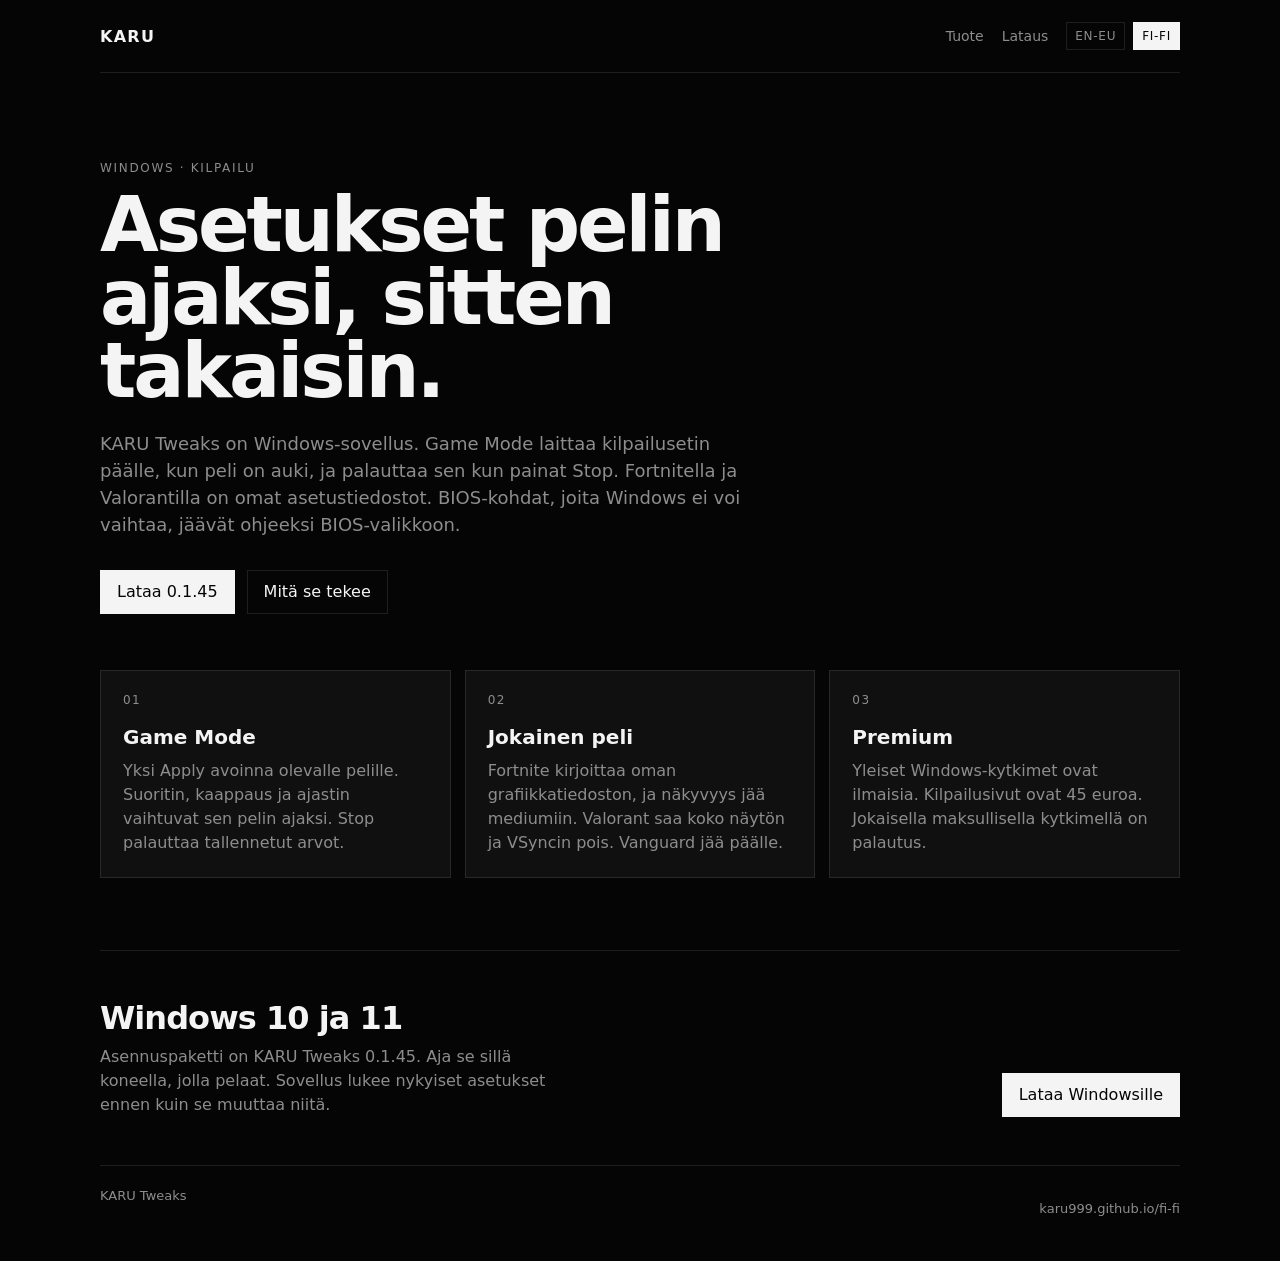
==== fi-fi/index.html @ 7773f689 "Publish the KARU Tweaks site." ====
<!doctype html>
<html lang="fi">
<head>
  <meta charset="utf-8">
  <meta name="viewport" content="width=device-width, initial-scale=1">
  <title>KARU Tweaks</title>
  <meta name="description" content="KARU Tweaks laittaa kilpailuasetukset päälle pelin ajaksi ja palauttaa ne, kun lopetat.">
  <link rel="canonical" href="https://karu999.github.io/fi-fi/">
  <link rel="alternate" hreflang="fi" href="https://karu999.github.io/fi-fi/">
  <link rel="alternate" hreflang="en" href="https://karu999.github.io/en-eu/">
  <link rel="stylesheet" href="../styles.css">
</head>
<body>
  <div class="wrap">
    <header>
      <a class="brand" href="/fi-fi/">KARU</a>
      <nav>
        <a href="#product">Tuote</a>
        <a href="#download">Lataus</a>
        <span class="locales">
          <a href="/en-eu/">EN-EU</a>
          <a href="/fi-fi/" aria-current="page">FI-FI</a>
        </span>
      </nav>
    </header>

    <section class="hero">
      <p class="kicker">Windows · kilpailu</p>
      <h1>Asetukset pelin ajaksi, sitten takaisin.</h1>
      <p class="lead">KARU Tweaks on Windows-sovellus. Game Mode laittaa kilpailusetin päälle, kun peli on auki, ja palauttaa sen kun painat Stop. Fortnitella ja Valorantilla on omat asetustiedostot. BIOS-kohdat, joita Windows ei voi vaihtaa, jäävät ohjeeksi BIOS-valikkoon.</p>
      <div class="actions">
        <a class="btn primary" href="https://github.com/Karu999/karu-tweaks/releases/download/v0.1.45/KARU-Tweaks-Setup.exe">Lataa 0.1.45</a>
        <a class="btn" href="#product">Mitä se tekee</a>
      </div>
    </section>

    <section class="grid" id="product">
      <article>
        <span>01</span>
        <h2>Game Mode</h2>
        <p>Yksi Apply avoinna olevalle pelille. Suoritin, kaappaus ja ajastin vaihtuvat sen pelin ajaksi. Stop palauttaa tallennetut arvot.</p>
      </article>
      <article>
        <span>02</span>
        <h2>Jokainen peli</h2>
        <p>Fortnite kirjoittaa oman grafiikkatiedoston, ja näkyvyys jää mediumiin. Valorant saa koko näytön ja VSyncin pois. Vanguard jää päälle.</p>
      </article>
      <article>
        <span>03</span>
        <h2>Premium</h2>
        <p>Yleiset Windows-kytkimet ovat ilmaisia. Kilpailusivut ovat 45 euroa. Jokaisella maksullisella kytkimellä on palautus.</p>
      </article>
    </section>

    <section class="band" id="download">
      <div>
        <h2>Windows 10 ja 11</h2>
        <p>Asennuspaketti on KARU Tweaks 0.1.45. Aja se sillä koneella, jolla pelaat. Sovellus lukee nykyiset asetukset ennen kuin se muuttaa niitä.</p>
      </div>
      <a class="btn primary" href="https://github.com/Karu999/karu-tweaks/releases/download/v0.1.45/KARU-Tweaks-Setup.exe">Lataa Windowsille</a>
    </section>

    <footer>
      <span>KARU Tweaks</span>
      <p>karu999.github.io/fi-fi</p>
    </footer>
  </div>
</body>
</html>
---- styles.css ----
:root {
  --bg: #050505;
  --panel: #101010;
  --ink: #f4f4f4;
  --mute: #8d8d8d;
  --line: rgba(255, 255, 255, 0.1);
  --sans: "Segoe UI Variable Display", "Segoe UI Variable", "Segoe UI", system-ui, sans-serif;
}

* { box-sizing: border-box; }

html, body {
  margin: 0;
  background: var(--bg);
  color: var(--ink);
  font-family: var(--sans);
}

body {
  min-height: 100vh;
}

a { color: inherit; }

.wrap {
  width: min(1080px, calc(100% - 40px));
  margin: 0 auto;
}

header {
  display: flex;
  align-items: center;
  justify-content: space-between;
  gap: 24px;
  padding: 22px 0;
  border-bottom: 1px solid var(--line);
}

.brand {
  font-weight: 650;
  letter-spacing: 0.08em;
  text-decoration: none;
}

nav {
  display: flex;
  align-items: center;
  gap: 18px;
  color: var(--mute);
  font-size: 14px;
}

nav a { text-decoration: none; }
nav a:hover { color: var(--ink); }

.locales {
  display: flex;
  gap: 8px;
}

.locales a {
  border: 1px solid var(--line);
  padding: 6px 8px;
  text-decoration: none;
  font-size: 12px;
  letter-spacing: 0.06em;
}

.locales a[aria-current="page"] {
  color: #050505;
  background: #f4f4f4;
}

.hero {
  padding: 88px 0 56px;
}

.hero p.kicker {
  margin: 0 0 14px;
  color: var(--mute);
  letter-spacing: 0.14em;
  text-transform: uppercase;
  font-size: 12px;
}

h1 {
  margin: 0;
  max-width: 14ch;
  font-size: clamp(42px, 7vw, 76px);
  line-height: 0.96;
  font-weight: 640;
  letter-spacing: -0.04em;
}

.lead {
  max-width: 58ch;
  margin: 22px 0 0;
  color: var(--mute);
  font-size: 18px;
  line-height: 1.5;
}

.actions {
  display: flex;
  gap: 12px;
  margin-top: 32px;
  flex-wrap: wrap;
}

.btn {
  display: inline-flex;
  align-items: center;
  min-height: 44px;
  padding: 0 16px;
  text-decoration: none;
  border: 1px solid var(--line);
}

.btn.primary {
  background: #f4f4f4;
  color: #050505;
  border-color: #f4f4f4;
}

.grid {
  display: grid;
  grid-template-columns: repeat(3, 1fr);
  gap: 14px;
  padding-bottom: 72px;
}

article {
  border: 1px solid var(--line);
  background: var(--panel);
  padding: 22px;
  min-height: 180px;
}

article span {
  display: block;
  margin-bottom: 18px;
  color: var(--mute);
  font-size: 12px;
  letter-spacing: 0.12em;
}

article h2 {
  margin: 0 0 10px;
  font-size: 20px;
  font-weight: 620;
}

article p {
  margin: 0;
  color: var(--mute);
  line-height: 1.5;
}

.band {
  border-top: 1px solid var(--line);
  padding: 48px 0;
  display: flex;
  justify-content: space-between;
  gap: 32px;
  align-items: end;
}

.band h2 {
  margin: 0 0 8px;
  font-size: 32px;
  letter-spacing: -0.03em;
}

.band p { margin: 0; color: var(--mute); max-width: 46ch; line-height: 1.5; }

footer {
  border-top: 1px solid var(--line);
  padding: 22px 0 32px;
  color: var(--mute);
  display: flex;
  justify-content: space-between;
  gap: 16px;
  font-size: 13px;
}

@media (max-width: 800px) {
  .grid, .band, footer, header { display: block; }
  nav { margin-top: 16px; flex-wrap: wrap; }
  article { margin-bottom: 14px; }
  .band .btn { margin-top: 18px; }
  footer p { margin: 8px 0 0; }
}
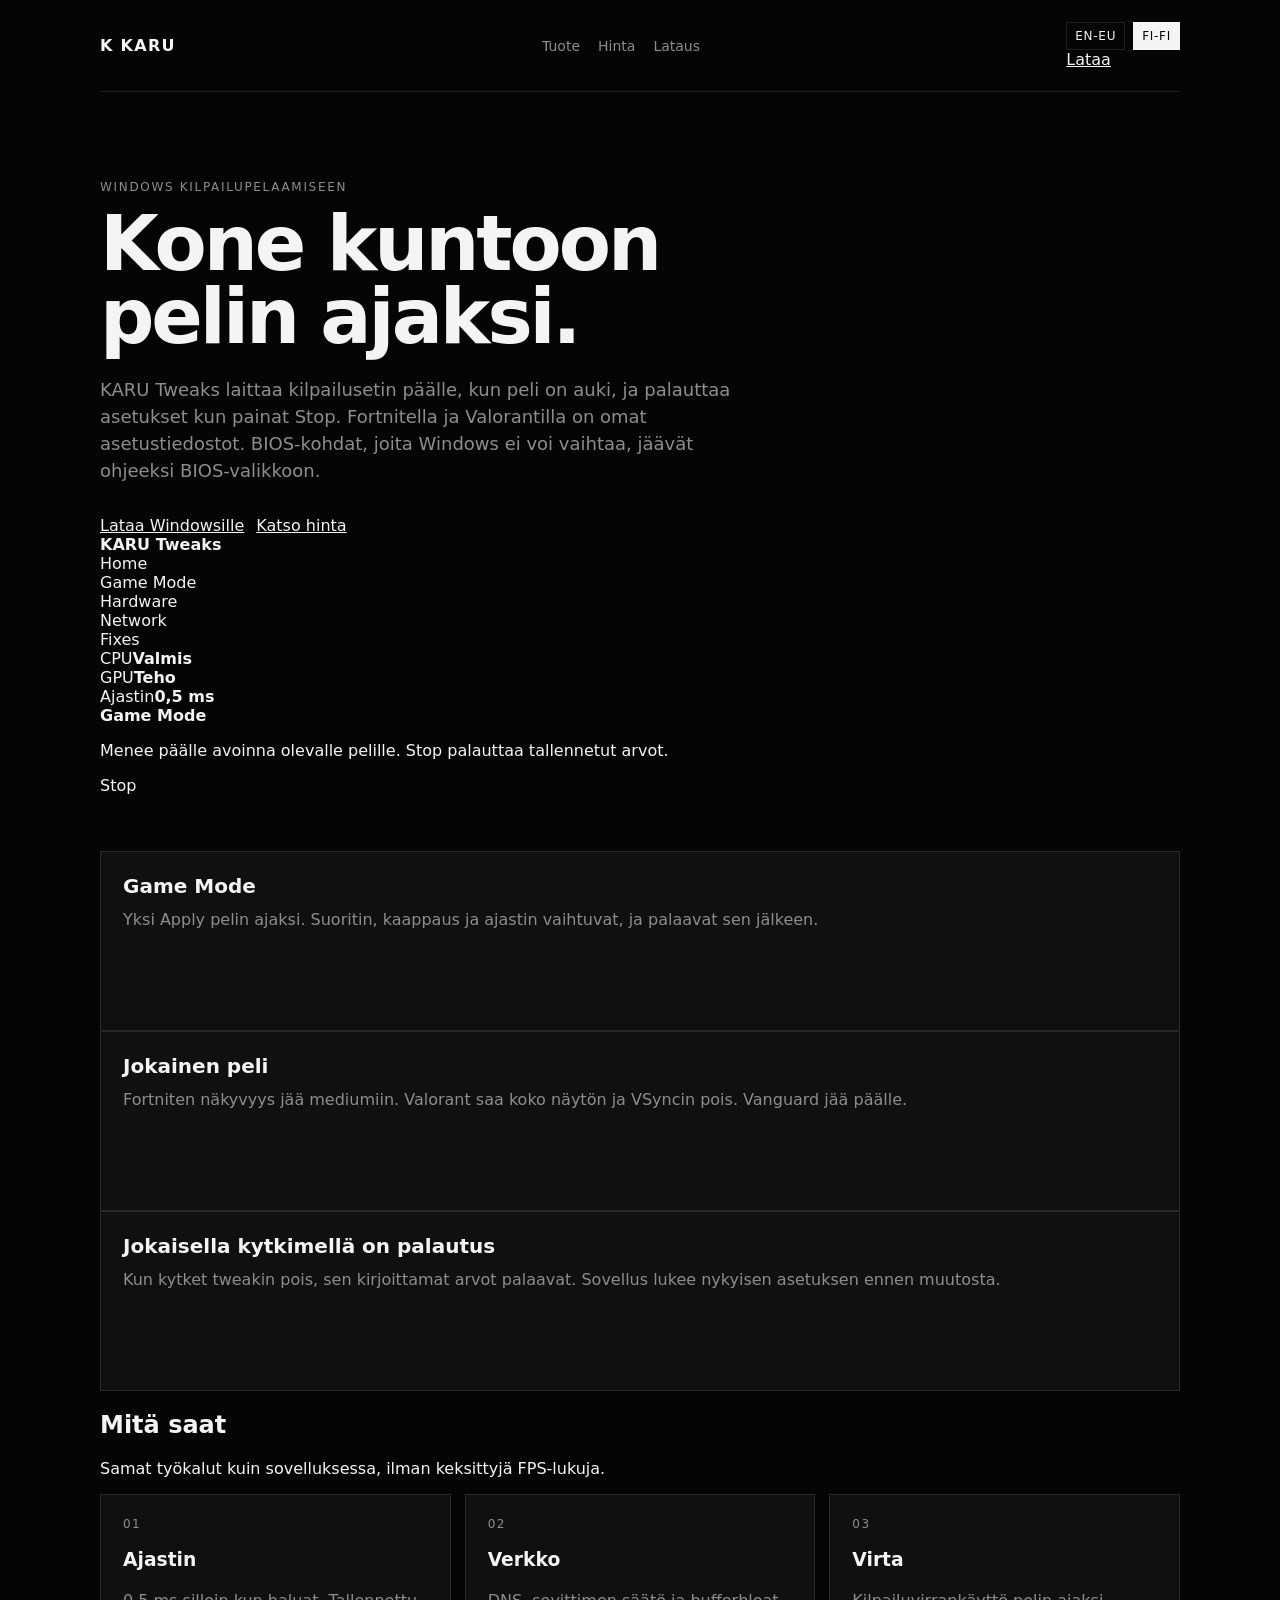
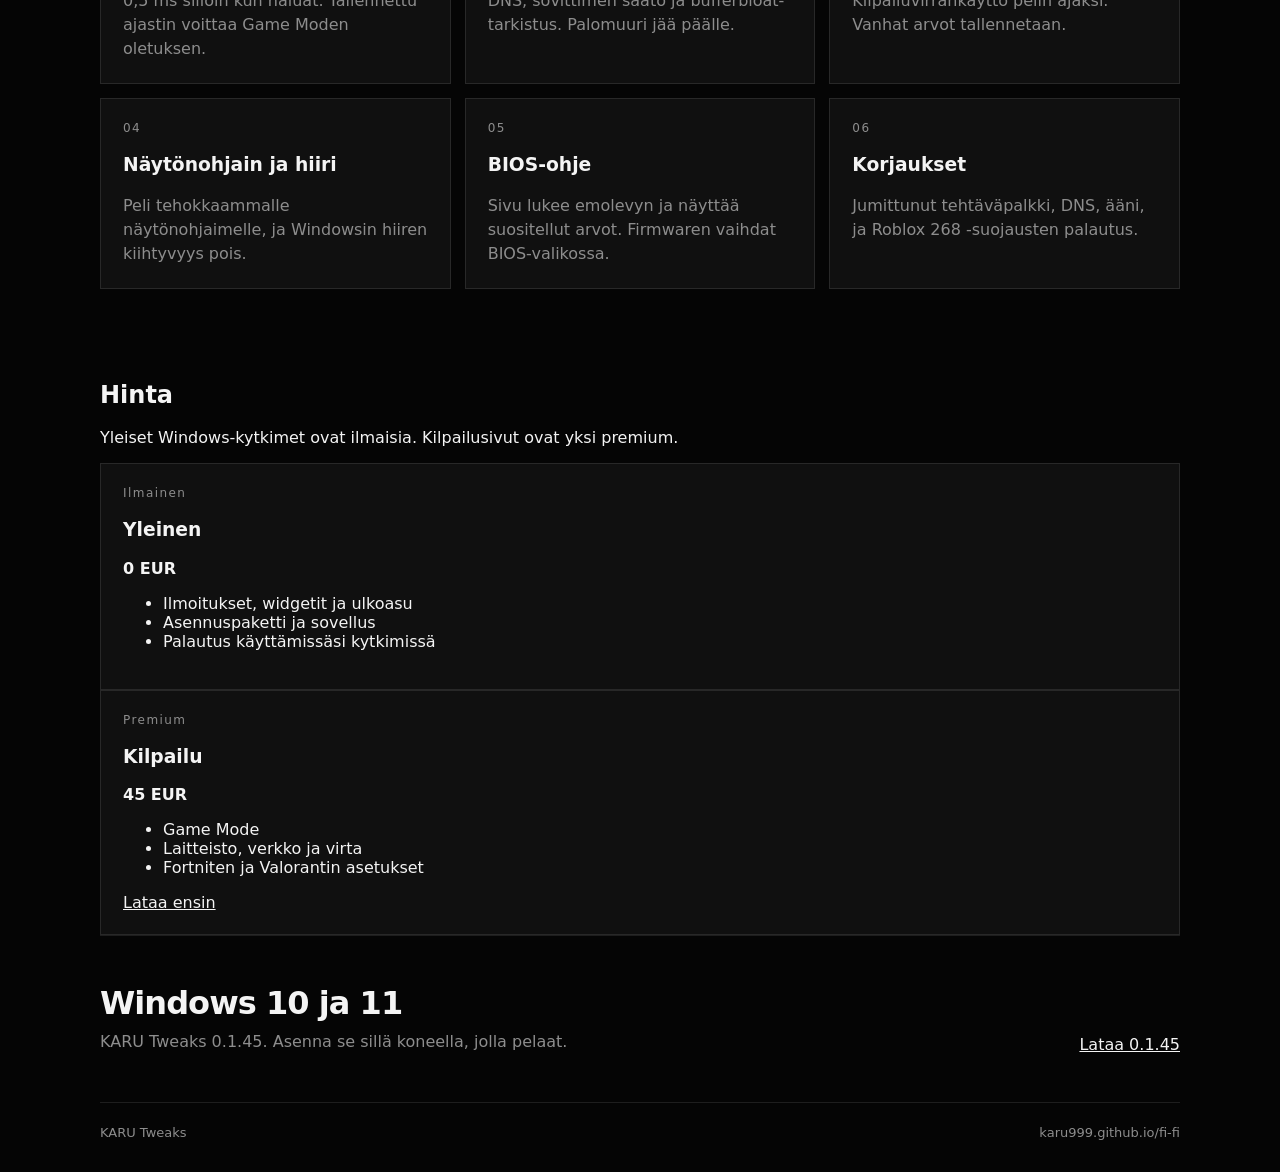
==== commit 78c35542: "Refresh the site layout." ====
--- a/fi-fi/index.html
+++ b/fi-fi/index.html
@@ -4,65 +4,138 @@
   <meta charset="utf-8">
   <meta name="viewport" content="width=device-width, initial-scale=1">
   <title>KARU Tweaks</title>
-  <meta name="description" content="KARU Tweaks laittaa kilpailuasetukset päälle pelin ajaksi ja palauttaa ne, kun lopetat.">
+  <meta name="description" content="KARU Tweaks laittaa Windowsin kilpailukuntoon pelin ajaksi ja palauttaa asetukset, kun lopetat.">
   <link rel="canonical" href="https://karu999.github.io/fi-fi/">
   <link rel="alternate" hreflang="fi" href="https://karu999.github.io/fi-fi/">
   <link rel="alternate" hreflang="en" href="https://karu999.github.io/en-eu/">
+  <link rel="preconnect" href="https://fonts.googleapis.com">
+  <link rel="preconnect" href="https://fonts.gstatic.com" crossorigin>
+  <link href="https://fonts.googleapis.com/css2?family=Inter:wght@400;500;600;700&display=swap" rel="stylesheet">
   <link rel="stylesheet" href="../styles.css">
 </head>
 <body>
   <div class="wrap">
-    <header>
-      <a class="brand" href="/fi-fi/">KARU</a>
-      <nav>
+    <header class="nav">
+      <a class="brand" href="./"><span class="mark">K</span> KARU</a>
+      <nav class="links">
         <a href="#product">Tuote</a>
+        <a href="#pricing">Hinta</a>
         <a href="#download">Lataus</a>
+      </nav>
+      <div class="nav-right">
         <span class="locales">
-          <a href="/en-eu/">EN-EU</a>
-          <a href="/fi-fi/" aria-current="page">FI-FI</a>
+          <a href="../en-eu/">EN-EU</a>
+          <a href="./" aria-current="page">FI-FI</a>
         </span>
-      </nav>
+        <a class="solid" href="https://github.com/Karu999/karu-tweaks/releases/download/v0.1.45/KARU-Tweaks-Setup.exe">Lataa</a>
+      </div>
     </header>
 
     <section class="hero">
-      <p class="kicker">Windows · kilpailu</p>
-      <h1>Asetukset pelin ajaksi, sitten takaisin.</h1>
-      <p class="lead">KARU Tweaks on Windows-sovellus. Game Mode laittaa kilpailusetin päälle, kun peli on auki, ja palauttaa sen kun painat Stop. Fortnitella ja Valorantilla on omat asetustiedostot. BIOS-kohdat, joita Windows ei voi vaihtaa, jäävät ohjeeksi BIOS-valikkoon.</p>
+      <p class="kicker">Windows kilpailupelaamiseen</p>
+      <h1>Kone kuntoon pelin ajaksi.</h1>
+      <p class="lead">KARU Tweaks laittaa kilpailusetin päälle, kun peli on auki, ja palauttaa asetukset kun painat Stop. Fortnitella ja Valorantilla on omat asetustiedostot. BIOS-kohdat, joita Windows ei voi vaihtaa, jäävät ohjeeksi BIOS-valikkoon.</p>
       <div class="actions">
-        <a class="btn primary" href="https://github.com/Karu999/karu-tweaks/releases/download/v0.1.45/KARU-Tweaks-Setup.exe">Lataa 0.1.45</a>
-        <a class="btn" href="#product">Mitä se tekee</a>
+        <a class="solid lg" href="https://github.com/Karu999/karu-tweaks/releases/download/v0.1.45/KARU-Tweaks-Setup.exe">Lataa Windowsille</a>
+        <a class="ghost lg" href="#pricing">Katso hinta</a>
+      </div>
+      <div class="stage">
+        <div class="window">
+          <div class="winbar"><i class="dot"></i><i class="dot"></i><i class="dot"></i><strong>KARU Tweaks</strong></div>
+          <div class="win">
+            <aside class="side">
+              <div class="on">Home</div>
+              <div>Game Mode</div>
+              <div>Hardware</div>
+              <div>Network</div>
+              <div>Fixes</div>
+            </aside>
+            <div class="panel">
+              <div class="meters">
+                <div class="meter"><span>CPU</span><b>Valmis</b></div>
+                <div class="meter"><span>GPU</span><b>Teho</b></div>
+                <div class="meter"><span>Ajastin</span><b>0,5 ms</b></div>
+              </div>
+              <div class="mode">
+                <div>
+                  <strong>Game Mode</strong>
+                  <p>Menee päälle avoinna olevalle pelille. Stop palauttaa tallennetut arvot.</p>
+                </div>
+                <span class="pill">Stop</span>
+              </div>
+            </div>
+          </div>
+        </div>
       </div>
     </section>
 
-    <section class="grid" id="product">
+    <section class="facts" id="product">
       <article>
-        <span>01</span>
         <h2>Game Mode</h2>
-        <p>Yksi Apply avoinna olevalle pelille. Suoritin, kaappaus ja ajastin vaihtuvat sen pelin ajaksi. Stop palauttaa tallennetut arvot.</p>
+        <p>Yksi Apply pelin ajaksi. Suoritin, kaappaus ja ajastin vaihtuvat, ja palaavat sen jälkeen.</p>
       </article>
       <article>
-        <span>02</span>
         <h2>Jokainen peli</h2>
-        <p>Fortnite kirjoittaa oman grafiikkatiedoston, ja näkyvyys jää mediumiin. Valorant saa koko näytön ja VSyncin pois. Vanguard jää päälle.</p>
+        <p>Fortniten näkyvyys jää mediumiin. Valorant saa koko näytön ja VSyncin pois. Vanguard jää päälle.</p>
       </article>
       <article>
-        <span>03</span>
-        <h2>Premium</h2>
-        <p>Yleiset Windows-kytkimet ovat ilmaisia. Kilpailusivut ovat 45 euroa. Jokaisella maksullisella kytkimellä on palautus.</p>
+        <h2>Jokaisella kytkimellä on palautus</h2>
+        <p>Kun kytket tweakin pois, sen kirjoittamat arvot palaavat. Sovellus lukee nykyisen asetuksen ennen muutosta.</p>
       </article>
+    </section>
+
+    <section class="section">
+      <h2>Mitä saat</h2>
+      <p>Samat työkalut kuin sovelluksessa, ilman keksittyjä FPS-lukuja.</p>
+      <div class="grid">
+        <article class="card"><span>01</span><h3>Ajastin</h3><p>0,5 ms silloin kun haluat. Tallennettu ajastin voittaa Game Moden oletuksen.</p></article>
+        <article class="card"><span>02</span><h3>Verkko</h3><p>DNS, sovittimen säätö ja bufferbloat-tarkistus. Palomuuri jää päälle.</p></article>
+        <article class="card"><span>03</span><h3>Virta</h3><p>Kilpailuvirrankäyttö pelin ajaksi. Vanhat arvot tallennetaan.</p></article>
+        <article class="card"><span>04</span><h3>Näytönohjain ja hiiri</h3><p>Peli tehokkaammalle näytönohjaimelle, ja Windowsin hiiren kiihtyvyys pois.</p></article>
+        <article class="card"><span>05</span><h3>BIOS-ohje</h3><p>Sivu lukee emolevyn ja näyttää suositellut arvot. Firmwaren vaihdat BIOS-valikossa.</p></article>
+        <article class="card"><span>06</span><h3>Korjaukset</h3><p>Jumittunut tehtäväpalkki, DNS, ääni, ja Roblox 268 -suojausten palautus.</p></article>
+      </div>
+    </section>
+
+    <section class="section" id="pricing">
+      <h2>Hinta</h2>
+      <p>Yleiset Windows-kytkimet ovat ilmaisia. Kilpailusivut ovat yksi premium.</p>
+      <div class="prices">
+        <article class="price">
+          <span>Ilmainen</span>
+          <h3>Yleinen</h3>
+          <b>0 EUR</b>
+          <ul>
+            <li>Ilmoitukset, widgetit ja ulkoasu</li>
+            <li>Asennuspaketti ja sovellus</li>
+            <li>Palautus käyttämissäsi kytkimissä</li>
+          </ul>
+        </article>
+        <article class="price hot">
+          <span>Premium</span>
+          <h3>Kilpailu</h3>
+          <b>45 EUR</b>
+          <ul>
+            <li>Game Mode</li>
+            <li>Laitteisto, verkko ja virta</li>
+            <li>Fortniten ja Valorantin asetukset</li>
+          </ul>
+          <a class="solid" href="#download">Lataa ensin</a>
+        </article>
+      </div>
     </section>
 
     <section class="band" id="download">
       <div>
         <h2>Windows 10 ja 11</h2>
-        <p>Asennuspaketti on KARU Tweaks 0.1.45. Aja se sillä koneella, jolla pelaat. Sovellus lukee nykyiset asetukset ennen kuin se muuttaa niitä.</p>
+        <p>KARU Tweaks 0.1.45. Asenna se sillä koneella, jolla pelaat.</p>
       </div>
-      <a class="btn primary" href="https://github.com/Karu999/karu-tweaks/releases/download/v0.1.45/KARU-Tweaks-Setup.exe">Lataa Windowsille</a>
+      <a class="solid lg" href="https://github.com/Karu999/karu-tweaks/releases/download/v0.1.45/KARU-Tweaks-Setup.exe">Lataa 0.1.45</a>
     </section>
 
     <footer>
       <span>KARU Tweaks</span>
-      <p>karu999.github.io/fi-fi</p>
+      <span>karu999.github.io/fi-fi</span>
     </footer>
   </div>
 </body>
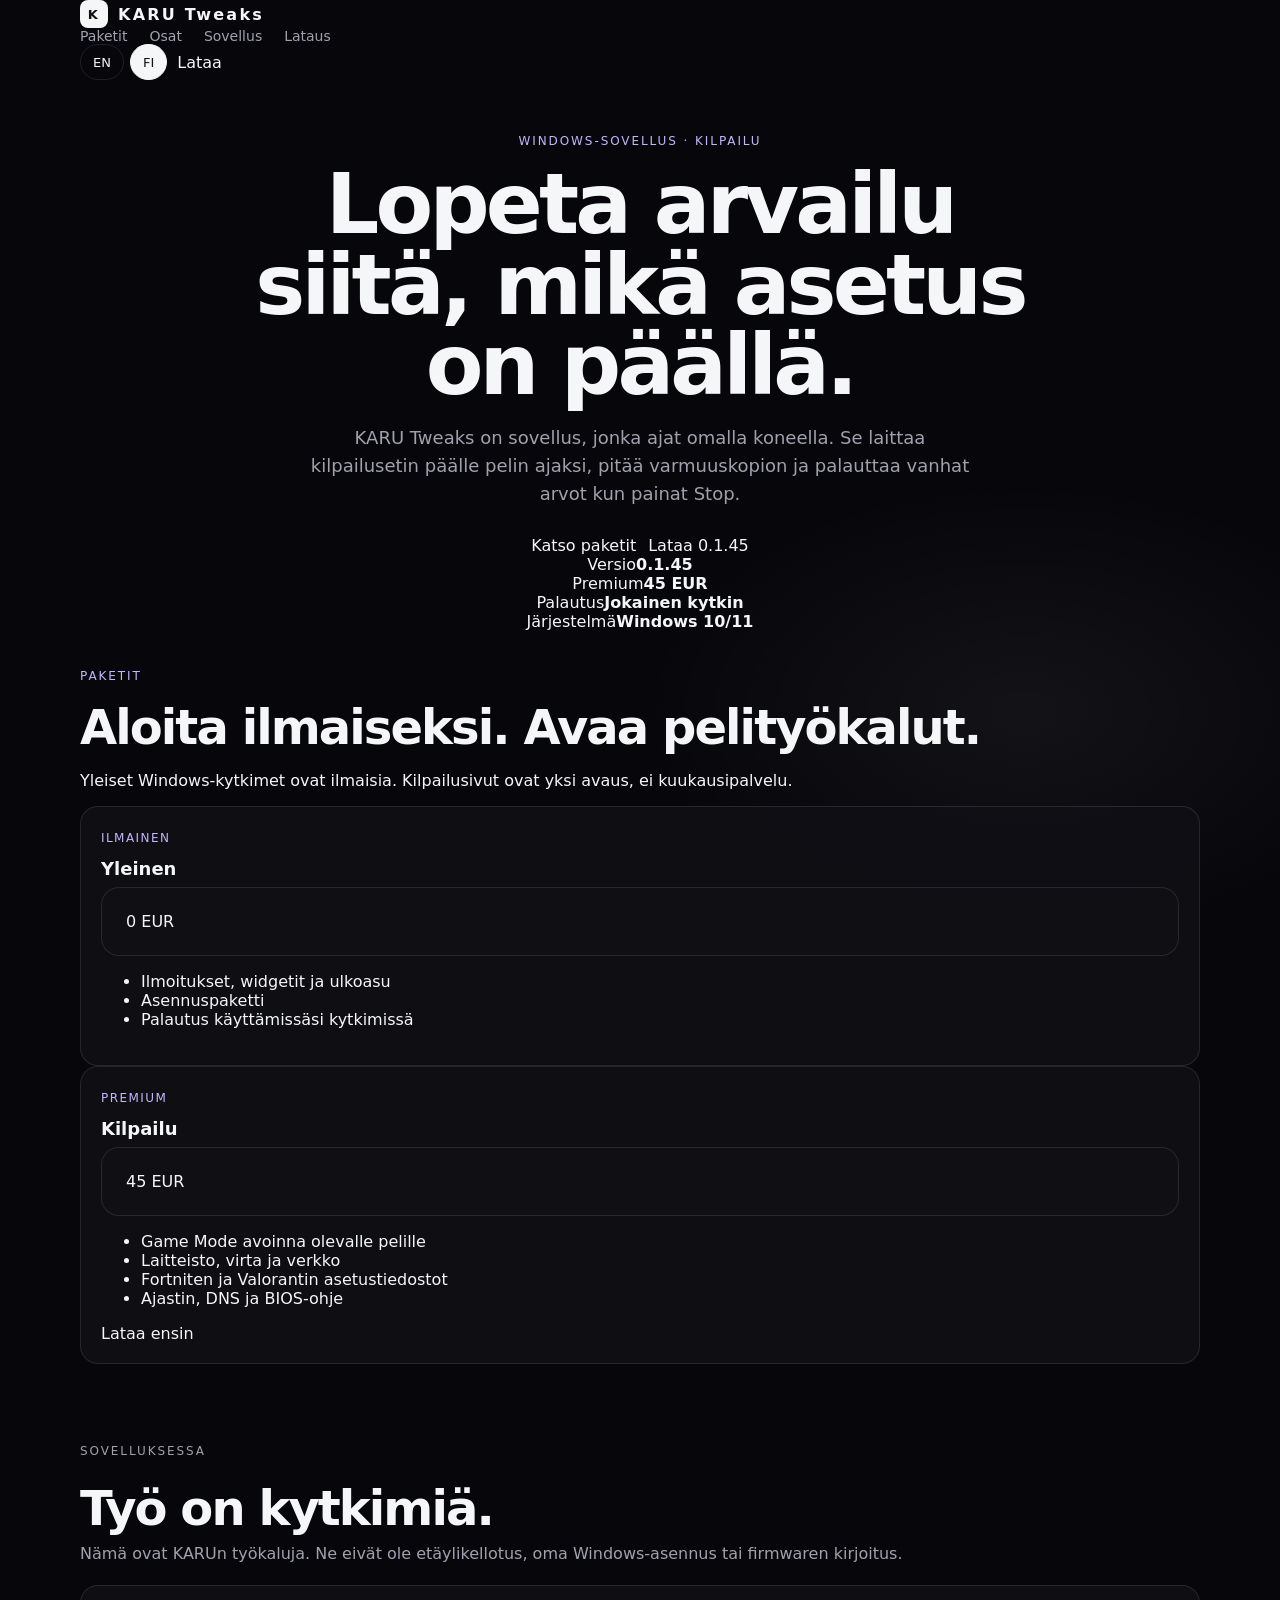
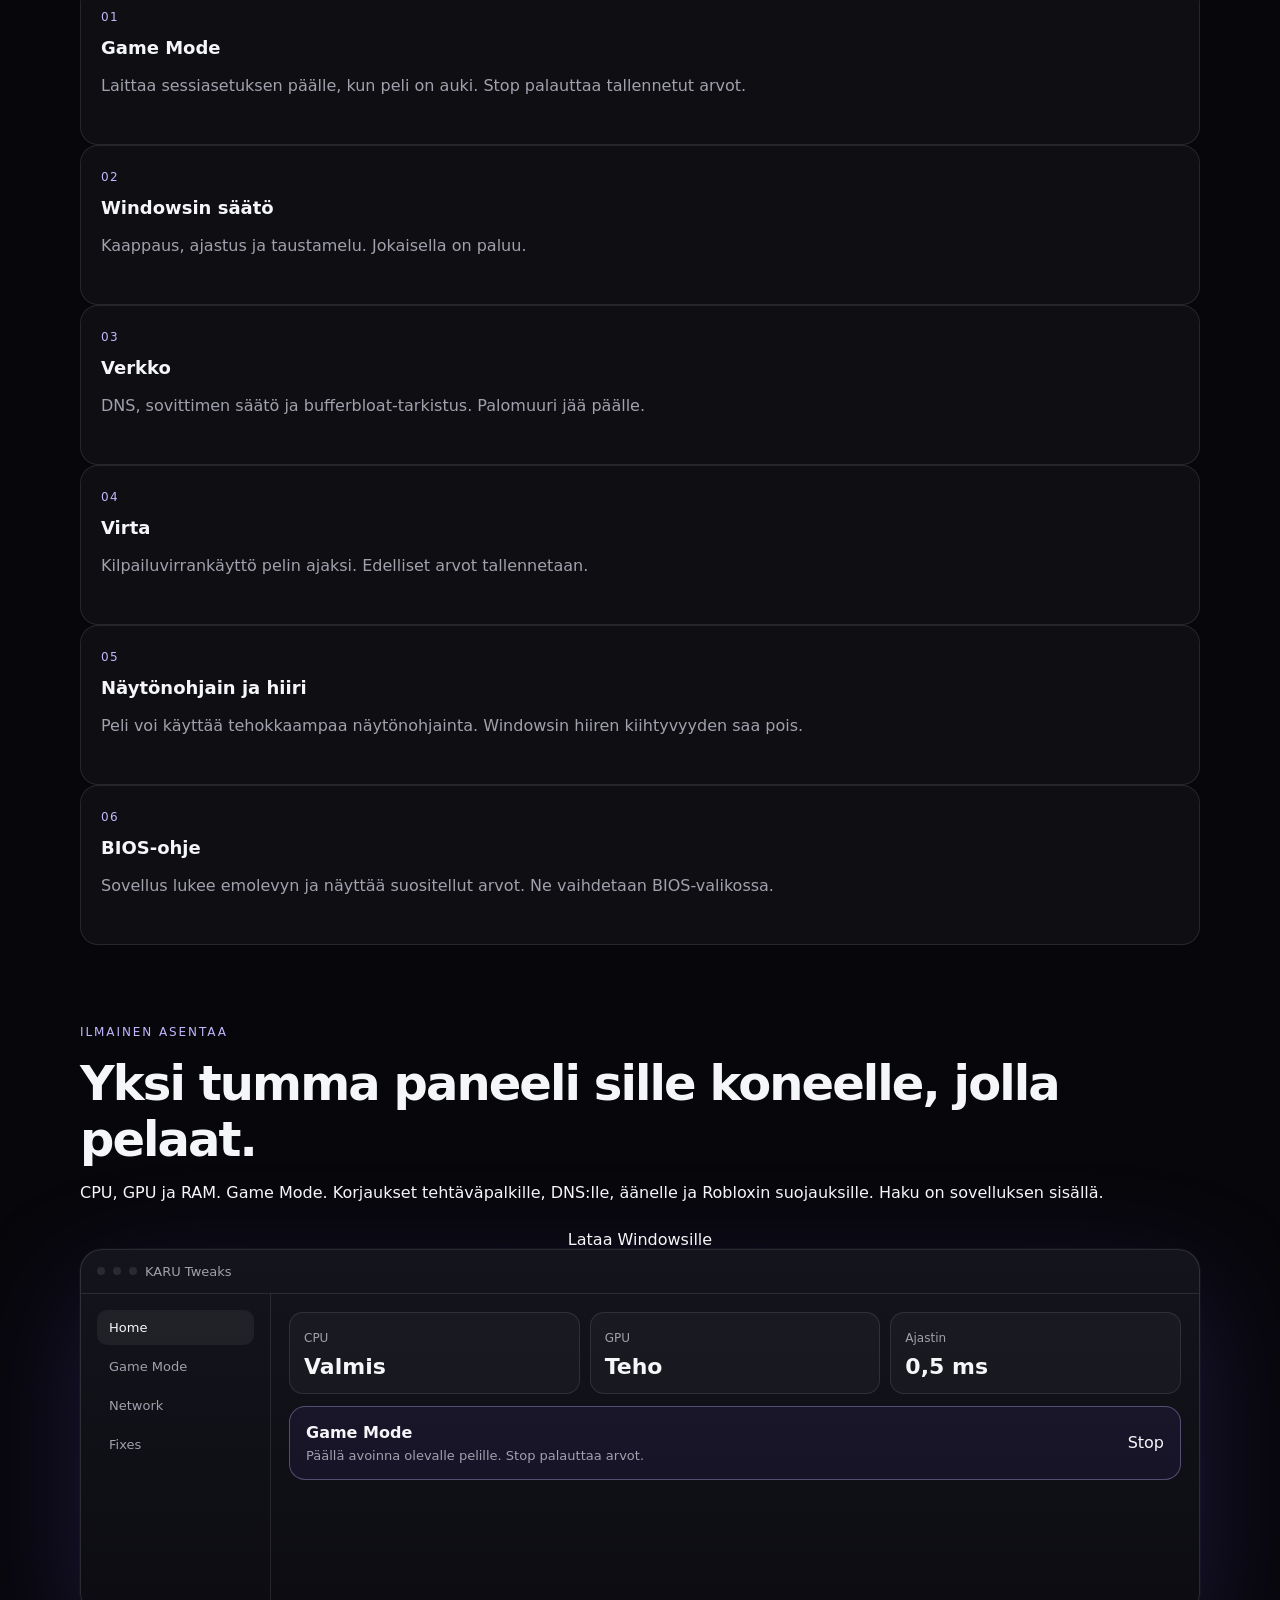
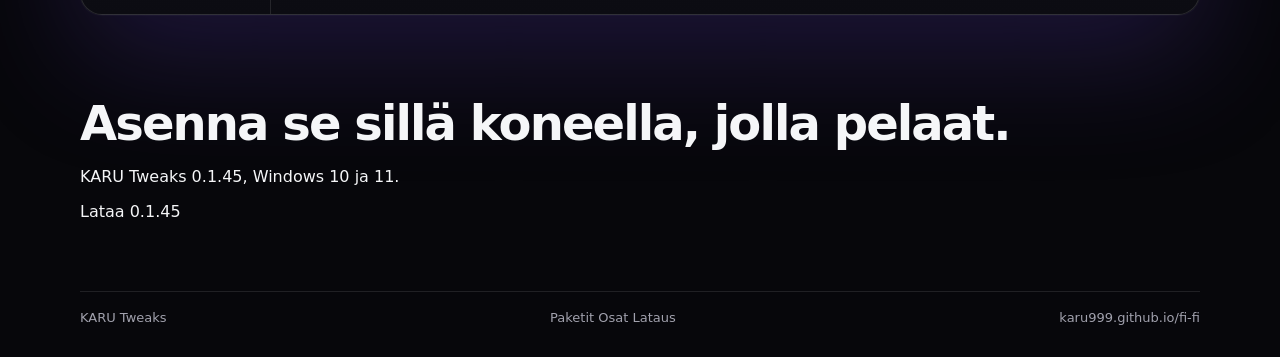
==== commit 1243cf3b: "Restyle the site around packages, services, and the app." ====
--- a/fi-fi/index.html
+++ b/fi-fi/index.html
@@ -4,7 +4,7 @@
   <meta charset="utf-8">
   <meta name="viewport" content="width=device-width, initial-scale=1">
   <title>KARU Tweaks</title>
-  <meta name="description" content="KARU Tweaks laittaa Windowsin kilpailukuntoon pelin ajaksi ja palauttaa asetukset, kun lopetat.">
+  <meta name="description" content="KARU Tweaks on Windows-sovellus kilpailuasetuksille. Ne menevät päälle pelin ajaksi ja palautuvat, kun lopetat.">
   <link rel="canonical" href="https://karu999.github.io/fi-fi/">
   <link rel="alternate" hreflang="fi" href="https://karu999.github.io/fi-fi/">
   <link rel="alternate" hreflang="en" href="https://karu999.github.io/en-eu/">
@@ -15,126 +15,129 @@
 </head>
 <body>
   <div class="wrap">
-    <header class="nav">
-      <a class="brand" href="./"><span class="mark">K</span> KARU</a>
+    <header class="top">
+      <a class="brand" href="./"><span class="mark">K</span> KARU Tweaks</a>
       <nav class="links">
-        <a href="#product">Tuote</a>
-        <a href="#pricing">Hinta</a>
+        <a href="#packages">Paketit</a>
+        <a href="#services">Osat</a>
+        <a href="#app">Sovellus</a>
         <a href="#download">Lataus</a>
       </nav>
       <div class="nav-right">
         <span class="locales">
-          <a href="../en-eu/">EN-EU</a>
-          <a href="./" aria-current="page">FI-FI</a>
+          <a href="../en-eu/">EN</a>
+          <a href="./" aria-current="page">FI</a>
         </span>
-        <a class="solid" href="https://github.com/Karu999/karu-tweaks/releases/download/v0.1.45/KARU-Tweaks-Setup.exe">Lataa</a>
+        <a class="btn primary" href="#download">Lataa</a>
       </div>
     </header>
 
     <section class="hero">
-      <p class="kicker">Windows kilpailupelaamiseen</p>
-      <h1>Kone kuntoon pelin ajaksi.</h1>
-      <p class="lead">KARU Tweaks laittaa kilpailusetin päälle, kun peli on auki, ja palauttaa asetukset kun painat Stop. Fortnitella ja Valorantilla on omat asetustiedostot. BIOS-kohdat, joita Windows ei voi vaihtaa, jäävät ohjeeksi BIOS-valikkoon.</p>
-      <div class="actions">
-        <a class="solid lg" href="https://github.com/Karu999/karu-tweaks/releases/download/v0.1.45/KARU-Tweaks-Setup.exe">Lataa Windowsille</a>
-        <a class="ghost lg" href="#pricing">Katso hinta</a>
+      <div>
+        <p class="kicker">Windows-sovellus · kilpailu</p>
+        <h1>Lopeta arvailu siitä, mikä asetus on päällä.</h1>
+        <p class="lead">KARU Tweaks on sovellus, jonka ajat omalla koneella. Se laittaa kilpailusetin päälle pelin ajaksi, pitää varmuuskopion ja palauttaa vanhat arvot kun painat Stop.</p>
+        <div class="actions">
+          <a class="btn primary lg" href="#packages">Katso paketit</a>
+          <a class="btn quiet" href="#download">Lataa 0.1.45</a>
+        </div>
       </div>
-      <div class="stage">
+      <div class="stats">
+        <div class="stat"><span>Versio</span><b>0.1.45</b></div>
+        <div class="stat"><span>Premium</span><b>45 EUR</b></div>
+        <div class="stat"><span>Palautus</span><b>Jokainen kytkin</b></div>
+        <div class="stat"><span>Järjestelmä</span><b>Windows 10/11</b></div>
+      </div>
+    </section>
+
+    <section class="section" id="packages">
+      <div class="center">
+        <p class="kicker">Paketit</p>
+        <h2>Aloita ilmaiseksi. Avaa pelityökalut.</h2>
+        <p>Yleiset Windows-kytkimet ovat ilmaisia. Kilpailusivut ovat yksi avaus, ei kuukausipalvelu.</p>
+      </div>
+      <div class="packages">
+        <article class="card">
+          <span>ILMAINEN</span>
+          <h3>Yleinen</h3>
+          <div class="price">0 EUR</div>
+          <ul>
+            <li>Ilmoitukset, widgetit ja ulkoasu</li>
+            <li>Asennuspaketti</li>
+            <li>Palautus käyttämissäsi kytkimissä</li>
+          </ul>
+        </article>
+        <article class="card hot">
+          <span>PREMIUM</span>
+          <h3>Kilpailu</h3>
+          <div class="price">45 EUR</div>
+          <ul>
+            <li>Game Mode avoinna olevalle pelille</li>
+            <li>Laitteisto, virta ja verkko</li>
+            <li>Fortniten ja Valorantin asetustiedostot</li>
+            <li>Ajastin, DNS ja BIOS-ohje</li>
+          </ul>
+          <a class="btn primary" href="#download">Lataa ensin</a>
+        </article>
+      </div>
+    </section>
+
+    <section class="section" id="services">
+      <p class="kicker">Sovelluksessa</p>
+      <h2>Työ on kytkimiä.</h2>
+      <p class="sub">Nämä ovat KARUn työkaluja. Ne eivät ole etäylikellotus, oma Windows-asennus tai firmwaren kirjoitus.</p>
+      <div class="services">
+        <article class="card"><span>01</span><h3>Game Mode</h3><p>Laittaa sessiasetuksen päälle, kun peli on auki. Stop palauttaa tallennetut arvot.</p></article>
+        <article class="card"><span>02</span><h3>Windowsin säätö</h3><p>Kaappaus, ajastus ja taustamelu. Jokaisella on paluu.</p></article>
+        <article class="card"><span>03</span><h3>Verkko</h3><p>DNS, sovittimen säätö ja bufferbloat-tarkistus. Palomuuri jää päälle.</p></article>
+        <article class="card"><span>04</span><h3>Virta</h3><p>Kilpailuvirrankäyttö pelin ajaksi. Edelliset arvot tallennetaan.</p></article>
+        <article class="card"><span>05</span><h3>Näytönohjain ja hiiri</h3><p>Peli voi käyttää tehokkaampaa näytönohjainta. Windowsin hiiren kiihtyvyyden saa pois.</p></article>
+        <article class="card"><span>06</span><h3>BIOS-ohje</h3><p>Sovellus lukee emolevyn ja näyttää suositellut arvot. Ne vaihdetaan BIOS-valikossa.</p></article>
+      </div>
+    </section>
+
+    <section class="section" id="app">
+      <div class="tool">
+        <div>
+          <p class="kicker">Ilmainen asentaa</p>
+          <h2>Yksi tumma paneeli sille koneelle, jolla pelaat.</h2>
+          <p>CPU, GPU ja RAM. Game Mode. Korjaukset tehtäväpalkille, DNS:lle, äänelle ja Robloxin suojauksille. Haku on sovelluksen sisällä.</p>
+          <div class="actions">
+            <a class="btn primary lg" href="https://github.com/Karu999/karu-tweaks/releases/download/v0.1.45/KARU-Tweaks-Setup.exe">Lataa Windowsille</a>
+          </div>
+        </div>
         <div class="window">
-          <div class="winbar"><i class="dot"></i><i class="dot"></i><i class="dot"></i><strong>KARU Tweaks</strong></div>
+          <div class="winbar"><i class="dot"></i><i class="dot"></i><i class="dot"></i> KARU Tweaks</div>
           <div class="win">
-            <aside class="side">
-              <div class="on">Home</div>
-              <div>Game Mode</div>
-              <div>Hardware</div>
-              <div>Network</div>
-              <div>Fixes</div>
-            </aside>
+            <aside class="side"><div class="on">Home</div><div>Game Mode</div><div>Network</div><div>Fixes</div></aside>
             <div class="panel">
               <div class="meters">
                 <div class="meter"><span>CPU</span><b>Valmis</b></div>
                 <div class="meter"><span>GPU</span><b>Teho</b></div>
                 <div class="meter"><span>Ajastin</span><b>0,5 ms</b></div>
               </div>
-              <div class="mode">
-                <div>
-                  <strong>Game Mode</strong>
-                  <p>Menee päälle avoinna olevalle pelille. Stop palauttaa tallennetut arvot.</p>
-                </div>
-                <span class="pill">Stop</span>
-              </div>
+              <div class="mode"><div><strong>Game Mode</strong><p>Päällä avoinna olevalle pelille. Stop palauttaa arvot.</p></div><span class="btn">Stop</span></div>
             </div>
           </div>
         </div>
       </div>
     </section>
 
-    <section class="facts" id="product">
-      <article>
-        <h2>Game Mode</h2>
-        <p>Yksi Apply pelin ajaksi. Suoritin, kaappaus ja ajastin vaihtuvat, ja palaavat sen jälkeen.</p>
-      </article>
-      <article>
-        <h2>Jokainen peli</h2>
-        <p>Fortniten näkyvyys jää mediumiin. Valorant saa koko näytön ja VSyncin pois. Vanguard jää päälle.</p>
-      </article>
-      <article>
-        <h2>Jokaisella kytkimellä on palautus</h2>
-        <p>Kun kytket tweakin pois, sen kirjoittamat arvot palaavat. Sovellus lukee nykyisen asetuksen ennen muutosta.</p>
-      </article>
-    </section>
-
-    <section class="section">
-      <h2>Mitä saat</h2>
-      <p>Samat työkalut kuin sovelluksessa, ilman keksittyjä FPS-lukuja.</p>
-      <div class="grid">
-        <article class="card"><span>01</span><h3>Ajastin</h3><p>0,5 ms silloin kun haluat. Tallennettu ajastin voittaa Game Moden oletuksen.</p></article>
-        <article class="card"><span>02</span><h3>Verkko</h3><p>DNS, sovittimen säätö ja bufferbloat-tarkistus. Palomuuri jää päälle.</p></article>
-        <article class="card"><span>03</span><h3>Virta</h3><p>Kilpailuvirrankäyttö pelin ajaksi. Vanhat arvot tallennetaan.</p></article>
-        <article class="card"><span>04</span><h3>Näytönohjain ja hiiri</h3><p>Peli tehokkaammalle näytönohjaimelle, ja Windowsin hiiren kiihtyvyys pois.</p></article>
-        <article class="card"><span>05</span><h3>BIOS-ohje</h3><p>Sivu lukee emolevyn ja näyttää suositellut arvot. Firmwaren vaihdat BIOS-valikossa.</p></article>
-        <article class="card"><span>06</span><h3>Korjaukset</h3><p>Jumittunut tehtäväpalkki, DNS, ääni, ja Roblox 268 -suojausten palautus.</p></article>
+    <section class="section" id="download">
+      <div class="center">
+        <h2>Asenna se sillä koneella, jolla pelaat.</h2>
+        <p>KARU Tweaks 0.1.45, Windows 10 ja 11.</p>
+        <a class="btn primary lg" href="https://github.com/Karu999/karu-tweaks/releases/download/v0.1.45/KARU-Tweaks-Setup.exe">Lataa 0.1.45</a>
       </div>
-    </section>
-
-    <section class="section" id="pricing">
-      <h2>Hinta</h2>
-      <p>Yleiset Windows-kytkimet ovat ilmaisia. Kilpailusivut ovat yksi premium.</p>
-      <div class="prices">
-        <article class="price">
-          <span>Ilmainen</span>
-          <h3>Yleinen</h3>
-          <b>0 EUR</b>
-          <ul>
-            <li>Ilmoitukset, widgetit ja ulkoasu</li>
-            <li>Asennuspaketti ja sovellus</li>
-            <li>Palautus käyttämissäsi kytkimissä</li>
-          </ul>
-        </article>
-        <article class="price hot">
-          <span>Premium</span>
-          <h3>Kilpailu</h3>
-          <b>45 EUR</b>
-          <ul>
-            <li>Game Mode</li>
-            <li>Laitteisto, verkko ja virta</li>
-            <li>Fortniten ja Valorantin asetukset</li>
-          </ul>
-          <a class="solid" href="#download">Lataa ensin</a>
-        </article>
-      </div>
-    </section>
-
-    <section class="band" id="download">
-      <div>
-        <h2>Windows 10 ja 11</h2>
-        <p>KARU Tweaks 0.1.45. Asenna se sillä koneella, jolla pelaat.</p>
-      </div>
-      <a class="solid lg" href="https://github.com/Karu999/karu-tweaks/releases/download/v0.1.45/KARU-Tweaks-Setup.exe">Lataa 0.1.45</a>
     </section>
 
     <footer>
       <span>KARU Tweaks</span>
+      <nav>
+        <a href="#packages">Paketit</a>
+        <a href="#services">Osat</a>
+        <a href="#download">Lataus</a>
+      </nav>
       <span>karu999.github.io/fi-fi</span>
     </footer>
   </div>
--- a/styles.css
+++ b/styles.css
@@ -1,192 +1,193 @@
 :root {
-  --bg: #050505;
-  --panel: #101010;
-  --ink: #f4f4f4;
-  --mute: #8d8d8d;
+  --bg: #07070b;
+  --ink: #f5f6f8;
+  --mute: #a1a1ad;
   --line: rgba(255, 255, 255, 0.1);
-  --sans: "Segoe UI Variable Display", "Segoe UI Variable", "Segoe UI", system-ui, sans-serif;
+  --card: rgba(16, 16, 22, 0.86);
+  --accent: #c4b5fd;
+  --sans: Inter, "Segoe UI Variable Display", "Segoe UI", system-ui, sans-serif;
 }
 
 * { box-sizing: border-box; }
 
-html, body {
+html { scroll-behavior: smooth; }
+
+body {
   margin: 0;
-  background: var(--bg);
   color: var(--ink);
   font-family: var(--sans);
+  background:
+    radial-gradient(900px 480px at 50% -10%, rgba(139, 92, 246, 0.28), transparent 60%),
+    radial-gradient(700px 420px at 80% 20%, rgba(255, 255, 255, 0.05), transparent 55%),
+    var(--bg);
 }
 
-body {
-  min-height: 100vh;
-}
+a { color: inherit; text-decoration: none; }
 
-a { color: inherit; }
+.wrap { width: min(1120px, calc(100% - 40px)); margin: 0 auto; }
 
-.wrap {
-  width: min(1080px, calc(100% - 40px));
-  margin: 0 auto;
-}
-
-header {
+.nav {
+  position: sticky;
+  top: 0;
+  z-index: 5;
   display: flex;
   align-items: center;
   justify-content: space-between;
-  gap: 24px;
-  padding: 22px 0;
-  border-bottom: 1px solid var(--line);
+  gap: 18px;
+  padding: 18px 0 14px;
+  background: linear-gradient(#07070bf2, #07070bd0 70%, transparent);
 }
 
-.brand {
-  font-weight: 650;
-  letter-spacing: 0.08em;
-  text-decoration: none;
+.brand { display: flex; align-items: center; gap: 10px; font-weight: 700; letter-spacing: 0.14em; }
+.mark {
+  width: 28px; height: 28px; border-radius: 8px;
+  display: grid; place-items: center;
+  background: #f5f6f8; color: #111; font-size: 13px;
 }
 
-nav {
-  display: flex;
+.links { display: flex; gap: 22px; color: var(--mute); font-size: 14px; }
+.links a:hover { color: var(--ink); }
+
+.nav-right { display: flex; align-items: center; gap: 10px; }
+.locales { display: flex; gap: 6px; }
+.locales a, .ghost, .solid {
+  border-radius: 999px;
+  border: 1px solid var(--line);
+  min-height: 36px;
+  display: inline-flex;
   align-items: center;
-  gap: 18px;
-  color: var(--mute);
-  font-size: 14px;
+  padding: 0 12px;
+  font-size: 13px;
 }
+.locales a[aria-current="page"], .solid {
+  background: #f5f6f8;
+  color: #111;
+  border-color: #f5f6f8;
+}
+.ghost:hover { background: rgba(255,255,255,0.06); }
 
-nav a { text-decoration: none; }
-nav a:hover { color: var(--ink); }
-
-.locales {
-  display: flex;
-  gap: 8px;
-}
-
-.locales a {
-  border: 1px solid var(--line);
-  padding: 6px 8px;
-  text-decoration: none;
-  font-size: 12px;
-  letter-spacing: 0.06em;
-}
-
-.locales a[aria-current="page"] {
-  color: #050505;
-  background: #f4f4f4;
-}
-
-.hero {
-  padding: 88px 0 56px;
-}
-
-.hero p.kicker {
-  margin: 0 0 14px;
-  color: var(--mute);
-  letter-spacing: 0.14em;
+.hero { text-align: center; padding: 54px 0 28px; }
+.kicker {
+  margin: 0 0 16px;
+  color: var(--accent);
+  letter-spacing: 0.16em;
   text-transform: uppercase;
   font-size: 12px;
 }
+h1 {
+  margin: 0 auto;
+  max-width: 14ch;
+  font-size: clamp(46px, 7vw, 84px);
+  line-height: 0.96;
+  letter-spacing: -0.045em;
+  font-weight: 650;
+}
+.lead {
+  max-width: 58ch;
+  margin: 18px auto 0;
+  color: var(--mute);
+  font-size: 18px;
+  line-height: 1.55;
+}
+.actions { display: flex; justify-content: center; gap: 12px; margin-top: 28px; flex-wrap: wrap; }
+.solid.lg, .ghost.lg { min-height: 48px; padding: 0 18px; font-size: 15px; }
 
-h1 {
-  margin: 0;
-  max-width: 14ch;
-  font-size: clamp(42px, 7vw, 76px);
-  line-height: 0.96;
-  font-weight: 640;
-  letter-spacing: -0.04em;
+.stage { margin: 42px auto 18px; perspective: 1200px; }
+.window {
+  text-align: left;
+  border: 1px solid rgba(255,255,255,0.12);
+  border-radius: 22px;
+  background: linear-gradient(180deg, #14141c, #0c0c12);
+  box-shadow: 0 40px 120px rgba(88, 60, 180, 0.28), 0 0 0 1px rgba(255,255,255,0.03);
+  overflow: hidden;
+}
+.winbar {
+  display: flex; align-items: center; gap: 8px;
+  padding: 14px 16px; color: var(--mute); font-size: 13px;
+  border-bottom: 1px solid var(--line);
+}
+.dot { width: 8px; height: 8px; border-radius: 99px; background: #2a2a34; }
+.winbar strong { margin-left: 8px; color: var(--ink); font-weight: 600; }
+.win { display: grid; grid-template-columns: 190px 1fr; min-height: 320px; }
+.side { padding: 16px; border-right: 1px solid var(--line); color: var(--mute); font-size: 13px; }
+.side div { padding: 10px 12px; border-radius: 10px; margin-bottom: 4px; }
+.side .on { background: rgba(255,255,255,0.06); color: var(--ink); }
+.panel { padding: 18px; }
+.meters { display: grid; grid-template-columns: repeat(3, 1fr); gap: 10px; }
+.meter {
+  border: 1px solid var(--line); border-radius: 14px; padding: 14px;
+  background: rgba(255,255,255,0.03);
+}
+.meter span { color: var(--mute); font-size: 12px; }
+.meter b { display: block; margin-top: 8px; font-size: 22px; }
+.mode {
+  margin-top: 12px;
+  border: 1px solid rgba(196, 181, 253, 0.35);
+  border-radius: 16px;
+  padding: 16px;
+  display: flex;
+  justify-content: space-between;
+  align-items: center;
+  background: rgba(139, 92, 246, 0.08);
+}
+.mode p { margin: 6px 0 0; color: var(--mute); font-size: 13px; }
+.pill { border-radius: 99px; padding: 6px 10px; background: #f5f6f8; color: #111; font-size: 12px; }
+
+.facts {
+  display: grid;
+  grid-template-columns: repeat(3, 1fr);
+  gap: 12px;
+  margin: 28px 0 64px;
+}
+.facts article, .card, .price {
+  border: 1px solid var(--line);
+  background: var(--card);
+  border-radius: 18px;
+}
+.facts article { padding: 18px 18px 8px; }
+.facts h2 { margin: 0 0 8px; font-size: 18px; }
+.facts p, .card p, .price li { color: var(--mute); line-height: 1.5; }
+
+.section { padding: 10px 0 70px; }
+.section h2 { margin: 0 0 8px; font-size: clamp(32px, 4vw, 48px); letter-spacing: -0.04em; }
+.section > p { margin: 0 0 22px; color: var(--mute); }
+
+.grid { display: grid; grid-template-columns: repeat(3, 1fr); gap: 12px; }
+.card { padding: 20px; min-height: 160px; }
+.card span { color: var(--accent); font-size: 12px; letter-spacing: 0.12em; }
+.card h3 { margin: 12px 0 8px; font-size: 18px; }
+
+.prices { display: grid; grid-template-columns: 1fr 1fr; gap: 12px; }
+.price { padding: 24px; }
+.price.hot { border-color: rgba(196, 181, 253, 0.55); box-shadow: 0 0 0 1px rgba(139, 92, 246, 0.25); }
+.price b { font-size: 40px; letter-spacing: -0.04em; }
+.price ul { padding-left: 18px; }
+.price li { margin: 8px 0; }
+
+.band {
+  margin: 10px 0 40px;
+  padding: 28px;
+  border-radius: 24px;
+  display: flex;
+  justify-content: space-between;
+  gap: 20px;
+  align-items: center;
+  background: linear-gradient(90deg, rgba(139, 92, 246, 0.2), rgba(255,255,255,0.04));
+  border: 1px solid var(--line);
+}
+.band h2 { margin: 0 0 8px; letter-spacing: -0.04em; }
+.band p { margin: 0; color: var(--mute); }
+
+footer {
+  display: flex; justify-content: space-between; gap: 12px;
+  padding: 18px 0 32px; color: var(--mute); font-size: 13px;
+  border-top: 1px solid var(--line);
 }
 
-.lead {
-  max-width: 58ch;
-  margin: 22px 0 0;
-  color: var(--mute);
-  font-size: 18px;
-  line-height: 1.5;
+@media (max-width: 860px) {
+  .links { display: none; }
+  .win, .facts, .grid, .prices, .band, footer { display: block; }
+  .side { display: none; }
+  .facts article, .card, .price { margin-bottom: 12px; }
+  .band .solid { margin-top: 16px; }
 }
-
-.actions {
-  display: flex;
-  gap: 12px;
-  margin-top: 32px;
-  flex-wrap: wrap;
-}
-
-.btn {
-  display: inline-flex;
-  align-items: center;
-  min-height: 44px;
-  padding: 0 16px;
-  text-decoration: none;
-  border: 1px solid var(--line);
-}
-
-.btn.primary {
-  background: #f4f4f4;
-  color: #050505;
-  border-color: #f4f4f4;
-}
-
-.grid {
-  display: grid;
-  grid-template-columns: repeat(3, 1fr);
-  gap: 14px;
-  padding-bottom: 72px;
-}
-
-article {
-  border: 1px solid var(--line);
-  background: var(--panel);
-  padding: 22px;
-  min-height: 180px;
-}
-
-article span {
-  display: block;
-  margin-bottom: 18px;
-  color: var(--mute);
-  font-size: 12px;
-  letter-spacing: 0.12em;
-}
-
-article h2 {
-  margin: 0 0 10px;
-  font-size: 20px;
-  font-weight: 620;
-}
-
-article p {
-  margin: 0;
-  color: var(--mute);
-  line-height: 1.5;
-}
-
-.band {
-  border-top: 1px solid var(--line);
-  padding: 48px 0;
-  display: flex;
-  justify-content: space-between;
-  gap: 32px;
-  align-items: end;
-}
-
-.band h2 {
-  margin: 0 0 8px;
-  font-size: 32px;
-  letter-spacing: -0.03em;
-}
-
-.band p { margin: 0; color: var(--mute); max-width: 46ch; line-height: 1.5; }
-
-footer {
-  border-top: 1px solid var(--line);
-  padding: 22px 0 32px;
-  color: var(--mute);
-  display: flex;
-  justify-content: space-between;
-  gap: 16px;
-  font-size: 13px;
-}
-
-@media (max-width: 800px) {
-  .grid, .band, footer, header { display: block; }
-  nav { margin-top: 16px; flex-wrap: wrap; }
-  article { margin-bottom: 14px; }
-  .band .btn { margin-top: 18px; }
-  footer p { margin: 8px 0 0; }
-}
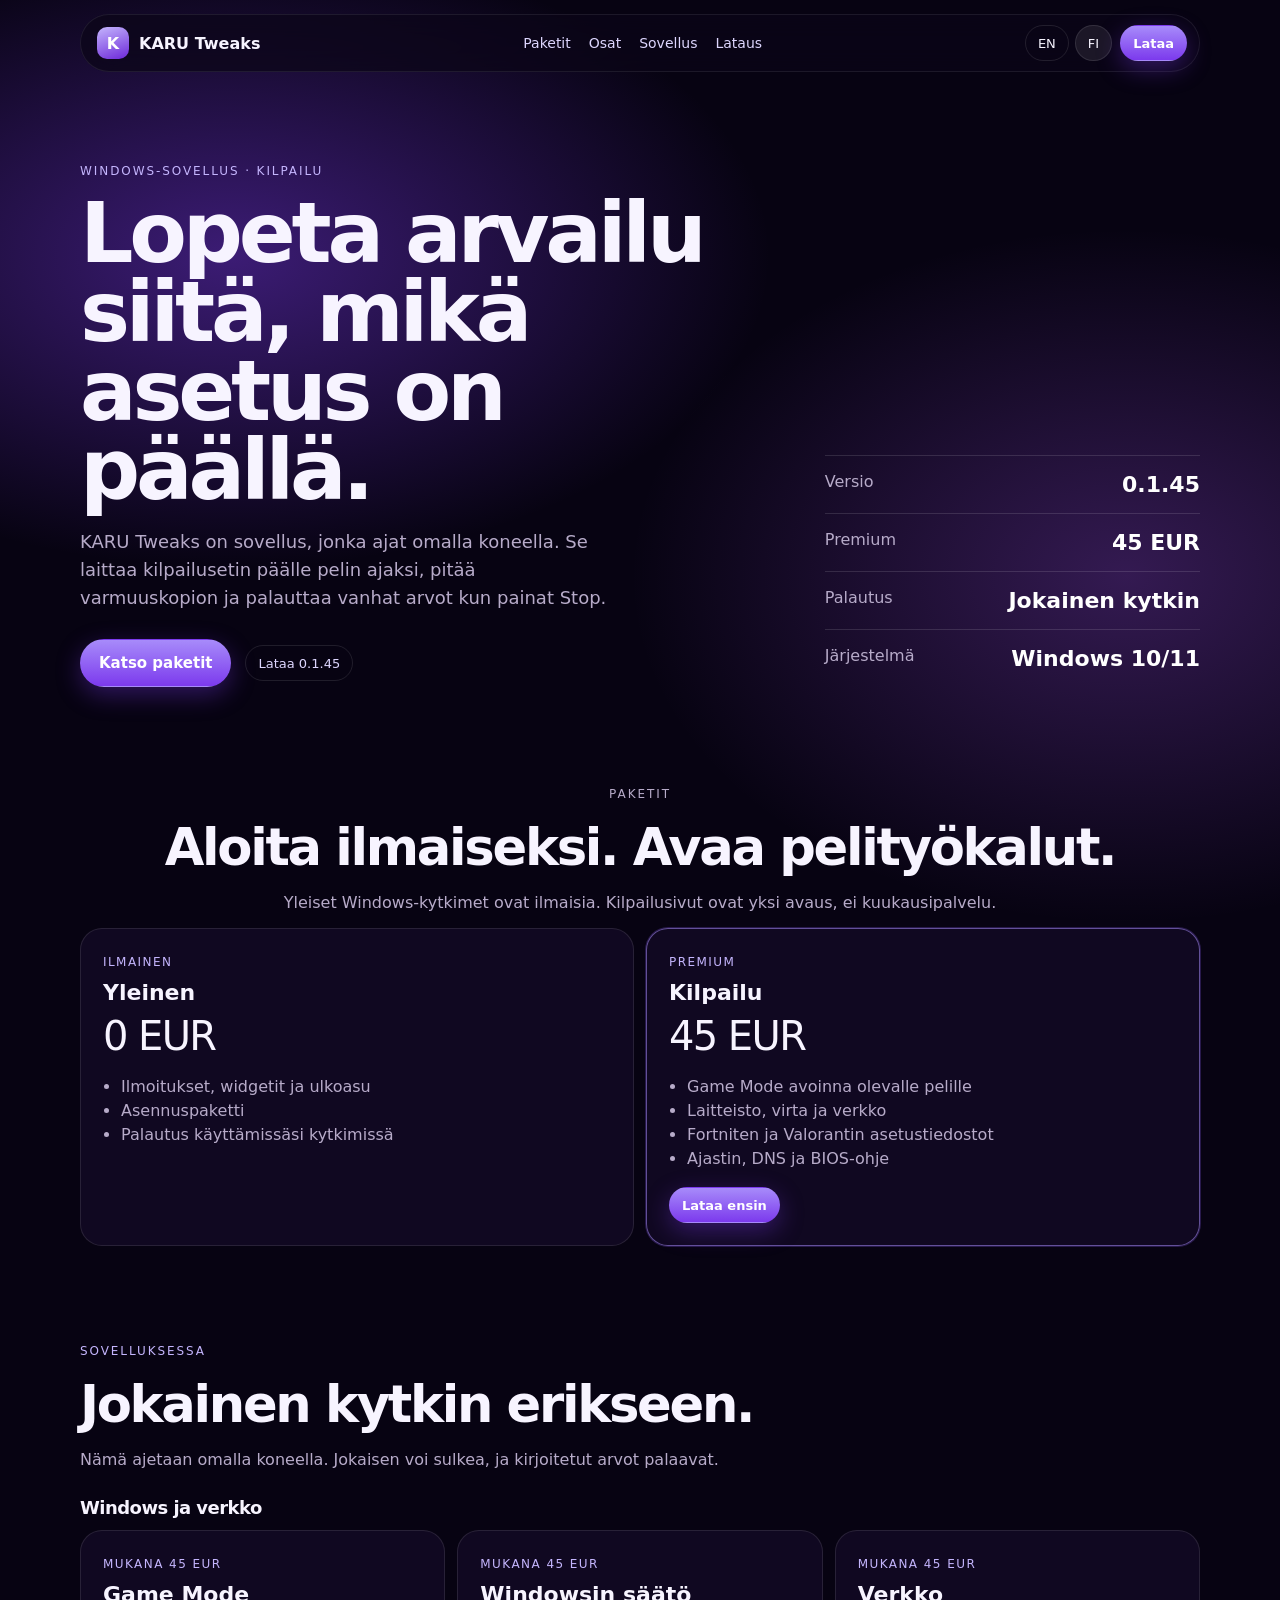
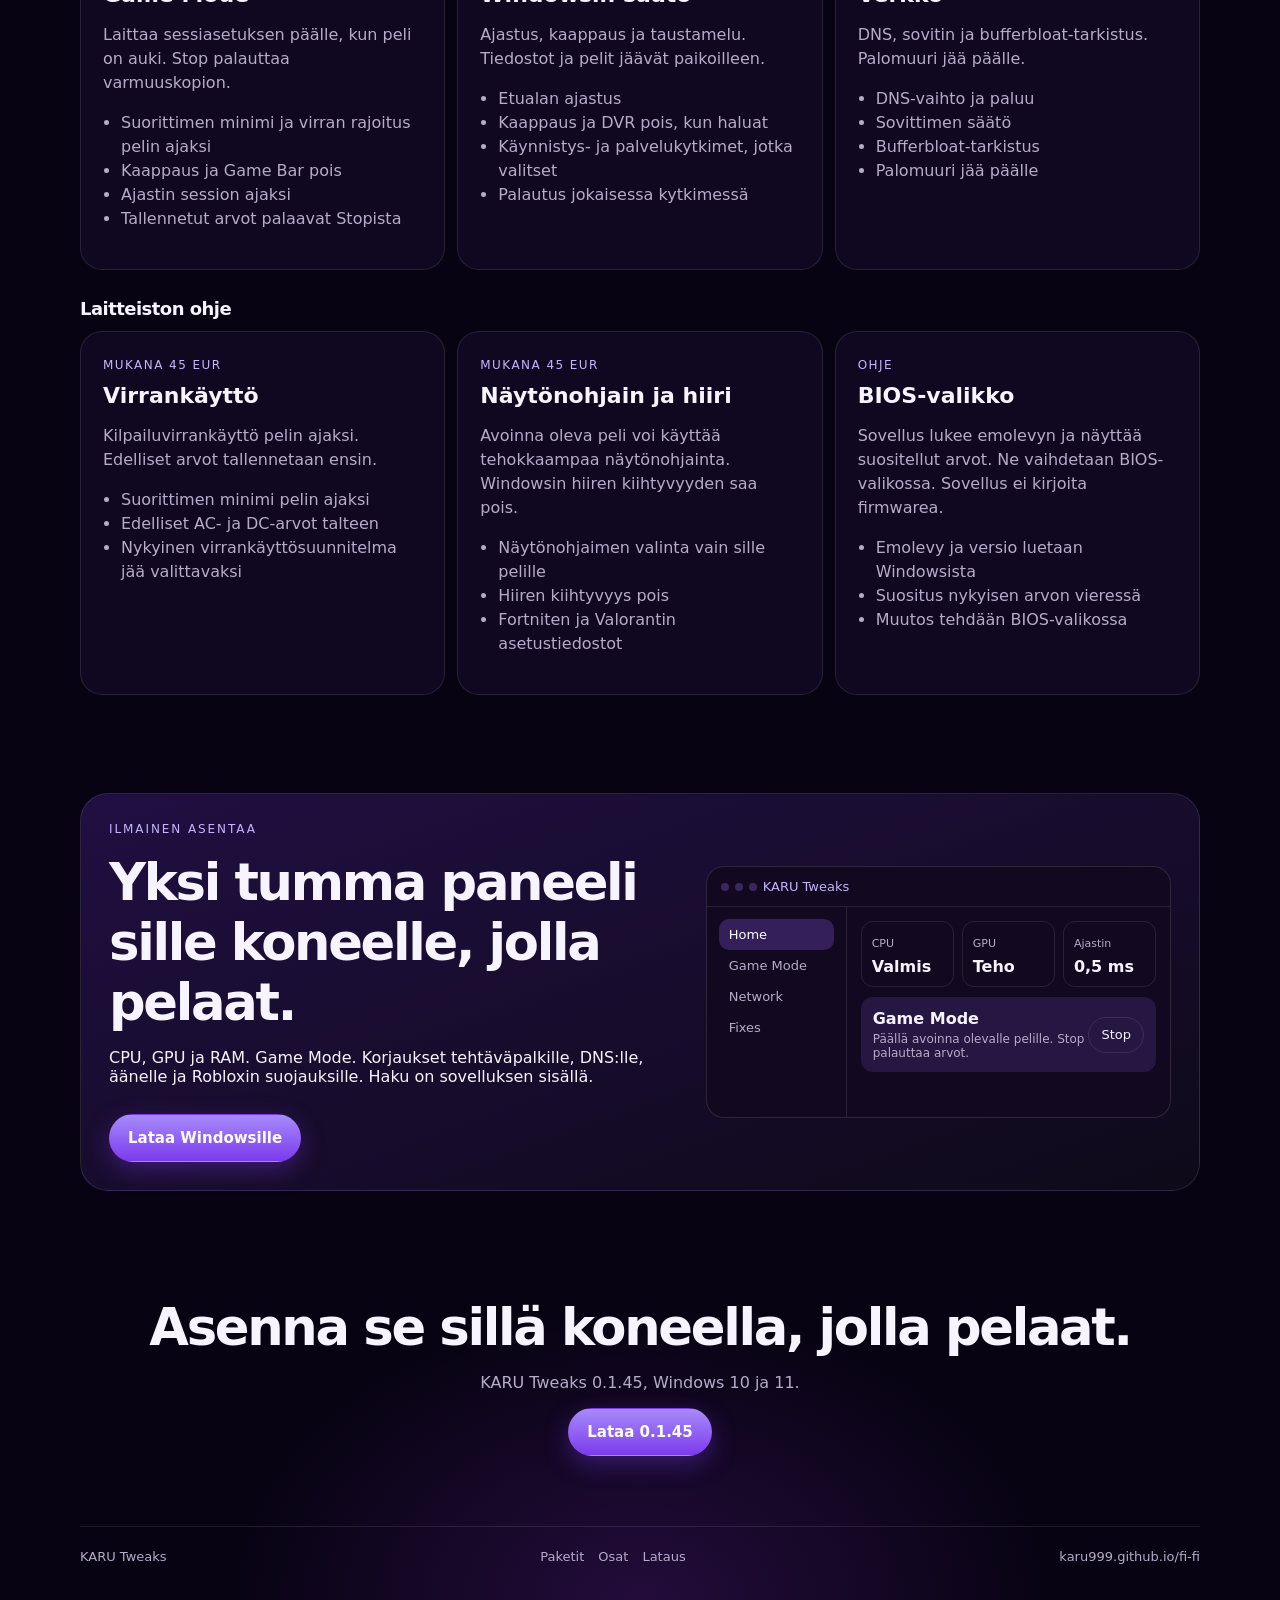
==== commit 1842b05d: "Expand the service cards to the real app tools." ====
--- a/fi-fi/index.html
+++ b/fi-fi/index.html
@@ -84,15 +84,76 @@
 
     <section class="section" id="services">
       <p class="kicker">Sovelluksessa</p>
-      <h2>Työ on kytkimiä.</h2>
-      <p class="sub">Nämä ovat KARUn työkaluja. Ne eivät ole etäylikellotus, oma Windows-asennus tai firmwaren kirjoitus.</p>
+      <h2>Jokainen kytkin erikseen.</h2>
+      <p class="sub">Nämä ajetaan omalla koneella. Jokaisen voi sulkea, ja kirjoitetut arvot palaavat.</p>
+      <h3 class="group">Windows ja verkko</h3>
       <div class="services">
-        <article class="card"><span>01</span><h3>Game Mode</h3><p>Laittaa sessiasetuksen päälle, kun peli on auki. Stop palauttaa tallennetut arvot.</p></article>
-        <article class="card"><span>02</span><h3>Windowsin säätö</h3><p>Kaappaus, ajastus ja taustamelu. Jokaisella on paluu.</p></article>
-        <article class="card"><span>03</span><h3>Verkko</h3><p>DNS, sovittimen säätö ja bufferbloat-tarkistus. Palomuuri jää päälle.</p></article>
-        <article class="card"><span>04</span><h3>Virta</h3><p>Kilpailuvirrankäyttö pelin ajaksi. Edelliset arvot tallennetaan.</p></article>
-        <article class="card"><span>05</span><h3>Näytönohjain ja hiiri</h3><p>Peli voi käyttää tehokkaampaa näytönohjainta. Windowsin hiiren kiihtyvyyden saa pois.</p></article>
-        <article class="card"><span>06</span><h3>BIOS-ohje</h3><p>Sovellus lukee emolevyn ja näyttää suositellut arvot. Ne vaihdetaan BIOS-valikossa.</p></article>
+        <article class="card">
+          <span>MUKANA 45 EUR</span>
+          <h3>Game Mode</h3>
+          <p>Laittaa sessiasetuksen päälle, kun peli on auki. Stop palauttaa varmuuskopion.</p>
+          <ul>
+            <li>Suorittimen minimi ja virran rajoitus pelin ajaksi</li>
+            <li>Kaappaus ja Game Bar pois</li>
+            <li>Ajastin session ajaksi</li>
+            <li>Tallennetut arvot palaavat Stopista</li>
+          </ul>
+        </article>
+        <article class="card">
+          <span>MUKANA 45 EUR</span>
+          <h3>Windowsin säätö</h3>
+          <p>Ajastus, kaappaus ja taustamelu. Tiedostot ja pelit jäävät paikoilleen.</p>
+          <ul>
+            <li>Etualan ajastus</li>
+            <li>Kaappaus ja DVR pois, kun haluat</li>
+            <li>Käynnistys- ja palvelukytkimet, jotka valitset</li>
+            <li>Palautus jokaisessa kytkimessä</li>
+          </ul>
+        </article>
+        <article class="card">
+          <span>MUKANA 45 EUR</span>
+          <h3>Verkko</h3>
+          <p>DNS, sovitin ja bufferbloat-tarkistus. Palomuuri jää päälle.</p>
+          <ul>
+            <li>DNS-vaihto ja paluu</li>
+            <li>Sovittimen säätö</li>
+            <li>Bufferbloat-tarkistus</li>
+            <li>Palomuuri jää päälle</li>
+          </ul>
+        </article>
+      </div>
+      <h3 class="group">Laitteiston ohje</h3>
+      <div class="services">
+        <article class="card">
+          <span>MUKANA 45 EUR</span>
+          <h3>Virrankäyttö</h3>
+          <p>Kilpailuvirrankäyttö pelin ajaksi. Edelliset arvot tallennetaan ensin.</p>
+          <ul>
+            <li>Suorittimen minimi pelin ajaksi</li>
+            <li>Edelliset AC- ja DC-arvot talteen</li>
+            <li>Nykyinen virrankäyttösuunnitelma jää valittavaksi</li>
+          </ul>
+        </article>
+        <article class="card">
+          <span>MUKANA 45 EUR</span>
+          <h3>Näytönohjain ja hiiri</h3>
+          <p>Avoinna oleva peli voi käyttää tehokkaampaa näytönohjainta. Windowsin hiiren kiihtyvyyden saa pois.</p>
+          <ul>
+            <li>Näytönohjaimen valinta vain sille pelille</li>
+            <li>Hiiren kiihtyvyys pois</li>
+            <li>Fortniten ja Valorantin asetustiedostot</li>
+          </ul>
+        </article>
+        <article class="card">
+          <span>OHJE</span>
+          <h3>BIOS-valikko</h3>
+          <p>Sovellus lukee emolevyn ja näyttää suositellut arvot. Ne vaihdetaan BIOS-valikossa. Sovellus ei kirjoita firmwarea.</p>
+          <ul>
+            <li>Emolevy ja versio luetaan Windowsista</li>
+            <li>Suositus nykyisen arvon vieressä</li>
+            <li>Muutos tehdään BIOS-valikossa</li>
+          </ul>
+        </article>
       </div>
     </section>
 
--- a/styles.css
+++ b/styles.css
@@ -1,193 +1,146 @@
 :root {
-  --bg: #07070b;
-  --ink: #f5f6f8;
-  --mute: #a1a1ad;
+  --bg: #070312;
+  --ink: #f7f4ff;
+  --mute: #b7abc9;
   --line: rgba(255, 255, 255, 0.1);
-  --card: rgba(16, 16, 22, 0.86);
-  --accent: #c4b5fd;
+  --card: rgba(22, 12, 40, 0.72);
+  --violet: #8b5cf6;
+  --violet-2: #a78bfa;
   --sans: Inter, "Segoe UI Variable Display", "Segoe UI", system-ui, sans-serif;
 }
 
 * { box-sizing: border-box; }
-
 html { scroll-behavior: smooth; }
-
 body {
   margin: 0;
   color: var(--ink);
   font-family: var(--sans);
   background:
-    radial-gradient(900px 480px at 50% -10%, rgba(139, 92, 246, 0.28), transparent 60%),
-    radial-gradient(700px 420px at 80% 20%, rgba(255, 255, 255, 0.05), transparent 55%),
+    radial-gradient(900px 520px at 18% 8%, rgba(124, 58, 237, 0.45), transparent 60%),
+    radial-gradient(800px 560px at 88% 18%, rgba(168, 85, 247, 0.28), transparent 62%),
+    radial-gradient(700px 500px at 50% 100%, rgba(88, 28, 135, 0.35), transparent 60%),
     var(--bg);
 }
+a { color: inherit; text-decoration: none; }
+.wrap { width: min(1120px, calc(100% - 36px)); margin: 0 auto; }
 
-a { color: inherit; text-decoration: none; }
-
-.wrap { width: min(1120px, calc(100% - 40px)); margin: 0 auto; }
-
-.nav {
+.top {
   position: sticky;
-  top: 0;
+  top: 14px;
   z-index: 5;
   display: flex;
   align-items: center;
   justify-content: space-between;
-  gap: 18px;
-  padding: 18px 0 14px;
-  background: linear-gradient(#07070bf2, #07070bd0 70%, transparent);
+  gap: 16px;
+  margin-top: 14px;
+  padding: 10px 12px 10px 16px;
+  border-radius: 999px;
+  border: 1px solid rgba(255,255,255,0.08);
+  background: rgba(12, 6, 24, 0.72);
+  backdrop-filter: blur(16px);
 }
+.brand { display: flex; align-items: center; gap: 10px; font-weight: 700; }
+.mark {
+  width: 32px; height: 32px; border-radius: 10px;
+  display: grid; place-items: center;
+  background: linear-gradient(160deg, #c4b5fd, #6d28d9);
+  color: white; font-weight: 800;
+}
+.links { display: flex; gap: 18px; color: #ddd6fe; font-size: 14px; }
+.links a:hover { color: white; }
+.nav-right { display: flex; align-items: center; gap: 8px; }
+.locales a, .btn {
+  display: inline-flex; align-items: center; min-height: 36px; padding: 0 12px;
+  border-radius: 999px; border: 1px solid var(--line); font-size: 13px;
+}
+.locales { display: flex; gap: 6px; }
+.locales a[aria-current="page"] { background: rgba(255,255,255,0.08); }
+.btn.primary {
+  background: linear-gradient(180deg, #a78bfa, #7c3aed);
+  border-color: transparent;
+  color: white;
+  font-weight: 650;
+  box-shadow: 0 8px 24px rgba(124, 58, 237, 0.35);
+}
+.btn.lg { min-height: 48px; padding: 0 18px; font-size: 15px; }
+.btn.quiet { background: transparent; color: #ddd6fe; }
 
-.brand { display: flex; align-items: center; gap: 10px; font-weight: 700; letter-spacing: 0.14em; }
-.mark {
-  width: 28px; height: 28px; border-radius: 8px;
-  display: grid; place-items: center;
-  background: #f5f6f8; color: #111; font-size: 13px;
+.hero {
+  display: grid;
+  grid-template-columns: 1.3fr 0.7fr;
+  gap: 48px;
+  align-items: end;
+  padding: 92px 0 72px;
 }
+.kicker { margin: 0 0 16px; letter-spacing: 0.16em; text-transform: uppercase; color: #c4b5fd; font-size: 12px; }
+h1 { margin: 0; font-size: clamp(52px, 7vw, 84px); line-height: 0.94; letter-spacing: -0.05em; font-weight: 680; }
+.lead { max-width: 46ch; color: var(--mute); font-size: 18px; line-height: 1.55; }
+.actions { display: flex; gap: 14px; align-items: center; flex-wrap: wrap; margin-top: 28px; }
+.stats { display: grid; gap: 0; }
+.stat {
+  display: flex; justify-content: space-between; gap: 16px;
+  padding: 16px 0;
+  border-top: 1px solid rgba(255,255,255,0.12);
+  color: var(--mute);
+}
+.stat b { color: white; font-size: 22px; }
 
-.links { display: flex; gap: 22px; color: var(--mute); font-size: 14px; }
-.links a:hover { color: var(--ink); }
+.section { padding: 28px 0 70px; }
+.center { text-align: center; }
+.center p, .sub { color: var(--mute); }
+h2 { margin: 8px 0; font-size: clamp(32px, 4vw, 52px); letter-spacing: -0.045em; }
 
-.nav-right { display: flex; align-items: center; gap: 10px; }
-.locales { display: flex; gap: 6px; }
-.locales a, .ghost, .solid {
-  border-radius: 999px;
-  border: 1px solid var(--line);
-  min-height: 36px;
-  display: inline-flex;
-  align-items: center;
-  padding: 0 12px;
-  font-size: 13px;
-}
-.locales a[aria-current="page"], .solid {
-  background: #f5f6f8;
-  color: #111;
-  border-color: #f5f6f8;
-}
-.ghost:hover { background: rgba(255,255,255,0.06); }
-
-.hero { text-align: center; padding: 54px 0 28px; }
-.kicker {
-  margin: 0 0 16px;
-  color: var(--accent);
-  letter-spacing: 0.16em;
-  text-transform: uppercase;
-  font-size: 12px;
-}
-h1 {
-  margin: 0 auto;
-  max-width: 14ch;
-  font-size: clamp(46px, 7vw, 84px);
-  line-height: 0.96;
-  letter-spacing: -0.045em;
-  font-weight: 650;
-}
-.lead {
-  max-width: 58ch;
-  margin: 18px auto 0;
-  color: var(--mute);
-  font-size: 18px;
-  line-height: 1.55;
-}
-.actions { display: flex; justify-content: center; gap: 12px; margin-top: 28px; flex-wrap: wrap; }
-.solid.lg, .ghost.lg { min-height: 48px; padding: 0 18px; font-size: 15px; }
-
-.stage { margin: 42px auto 18px; perspective: 1200px; }
-.window {
-  text-align: left;
-  border: 1px solid rgba(255,255,255,0.12);
+.group { margin: 28px 0 12px; font-size: 18px; letter-spacing: -0.03em; }
+.packages, .services, .steps { display: grid; gap: 12px; }
+.packages { grid-template-columns: 1fr 1fr; }
+.services, .steps { grid-template-columns: repeat(3, 1fr); }
+.card {
+  padding: 22px;
   border-radius: 22px;
-  background: linear-gradient(180deg, #14141c, #0c0c12);
-  box-shadow: 0 40px 120px rgba(88, 60, 180, 0.28), 0 0 0 1px rgba(255,255,255,0.03);
-  overflow: hidden;
-}
-.winbar {
-  display: flex; align-items: center; gap: 8px;
-  padding: 14px 16px; color: var(--mute); font-size: 13px;
-  border-bottom: 1px solid var(--line);
-}
-.dot { width: 8px; height: 8px; border-radius: 99px; background: #2a2a34; }
-.winbar strong { margin-left: 8px; color: var(--ink); font-weight: 600; }
-.win { display: grid; grid-template-columns: 190px 1fr; min-height: 320px; }
-.side { padding: 16px; border-right: 1px solid var(--line); color: var(--mute); font-size: 13px; }
-.side div { padding: 10px 12px; border-radius: 10px; margin-bottom: 4px; }
-.side .on { background: rgba(255,255,255,0.06); color: var(--ink); }
-.panel { padding: 18px; }
-.meters { display: grid; grid-template-columns: repeat(3, 1fr); gap: 10px; }
-.meter {
-  border: 1px solid var(--line); border-radius: 14px; padding: 14px;
-  background: rgba(255,255,255,0.03);
-}
-.meter span { color: var(--mute); font-size: 12px; }
-.meter b { display: block; margin-top: 8px; font-size: 22px; }
-.mode {
-  margin-top: 12px;
-  border: 1px solid rgba(196, 181, 253, 0.35);
-  border-radius: 16px;
-  padding: 16px;
-  display: flex;
-  justify-content: space-between;
-  align-items: center;
-  background: rgba(139, 92, 246, 0.08);
-}
-.mode p { margin: 6px 0 0; color: var(--mute); font-size: 13px; }
-.pill { border-radius: 99px; padding: 6px 10px; background: #f5f6f8; color: #111; font-size: 12px; }
-
-.facts {
-  display: grid;
-  grid-template-columns: repeat(3, 1fr);
-  gap: 12px;
-  margin: 28px 0 64px;
-}
-.facts article, .card, .price {
   border: 1px solid var(--line);
   background: var(--card);
-  border-radius: 18px;
 }
-.facts article { padding: 18px 18px 8px; }
-.facts h2 { margin: 0 0 8px; font-size: 18px; }
-.facts p, .card p, .price li { color: var(--mute); line-height: 1.5; }
+.card.hot { border-color: rgba(167, 139, 250, 0.55); box-shadow: 0 0 0 1px rgba(139, 92, 246, 0.25); }
+.card span { color: #c4b5fd; letter-spacing: 0.12em; font-size: 12px; }
+.card h3 { margin: 10px 0 8px; font-size: 22px; }
+.card p, .card li { color: var(--mute); line-height: 1.5; }
+.price { font-size: 40px; letter-spacing: -0.04em; margin: 8px 0 12px; }
+.card ul { padding-left: 18px; }
 
-.section { padding: 10px 0 70px; }
-.section h2 { margin: 0 0 8px; font-size: clamp(32px, 4vw, 48px); letter-spacing: -0.04em; }
-.section > p { margin: 0 0 22px; color: var(--mute); }
-
-.grid { display: grid; grid-template-columns: repeat(3, 1fr); gap: 12px; }
-.card { padding: 20px; min-height: 160px; }
-.card span { color: var(--accent); font-size: 12px; letter-spacing: 0.12em; }
-.card h3 { margin: 12px 0 8px; font-size: 18px; }
-
-.prices { display: grid; grid-template-columns: 1fr 1fr; gap: 12px; }
-.price { padding: 24px; }
-.price.hot { border-color: rgba(196, 181, 253, 0.55); box-shadow: 0 0 0 1px rgba(139, 92, 246, 0.25); }
-.price b { font-size: 40px; letter-spacing: -0.04em; }
-.price ul { padding-left: 18px; }
-.price li { margin: 8px 0; }
-
-.band {
-  margin: 10px 0 40px;
+.tool {
+  display: grid;
+  grid-template-columns: 1.1fr 0.9fr;
+  gap: 28px;
+  align-items: center;
   padding: 28px;
-  border-radius: 24px;
-  display: flex;
-  justify-content: space-between;
-  gap: 20px;
-  align-items: center;
-  background: linear-gradient(90deg, rgba(139, 92, 246, 0.2), rgba(255,255,255,0.04));
+  border-radius: 28px;
   border: 1px solid var(--line);
+  background: linear-gradient(160deg, rgba(124, 58, 237, 0.22), rgba(255,255,255,0.03));
 }
-.band h2 { margin: 0 0 8px; letter-spacing: -0.04em; }
-.band p { margin: 0; color: var(--mute); }
+.window { border-radius: 18px; overflow: hidden; border: 1px solid rgba(255,255,255,0.12); background: #12081f; }
+.winbar { display: flex; gap: 6px; align-items: center; padding: 12px 14px; color: #c4b5fd; font-size: 13px; border-bottom: 1px solid var(--line); }
+.dot { width: 8px; height: 8px; border-radius: 99px; background: #3b2760; }
+.win { display: grid; grid-template-columns: 140px 1fr; min-height: 210px; }
+.side { padding: 12px; color: var(--mute); font-size: 13px; border-right: 1px solid var(--line); }
+.side div { padding: 8px 10px; border-radius: 10px; }
+.side .on { background: rgba(139, 92, 246, 0.28); color: white; }
+.panel { padding: 14px; }
+.meters { display: grid; grid-template-columns: repeat(3, 1fr); gap: 8px; }
+.meter { border: 1px solid var(--line); border-radius: 12px; padding: 10px; }
+.meter span { color: var(--mute); font-size: 11px; }
+.meter b { display: block; margin-top: 6px; }
+.mode { margin-top: 10px; padding: 12px; border-radius: 12px; background: rgba(139, 92, 246, 0.16); display: flex; justify-content: space-between; align-items: center; }
+.mode p { margin: 4px 0 0; color: var(--mute); font-size: 12px; }
 
 footer {
-  display: flex; justify-content: space-between; gap: 12px;
-  padding: 18px 0 32px; color: var(--mute); font-size: 13px;
-  border-top: 1px solid var(--line);
+  display: flex; justify-content: space-between; gap: 12px; flex-wrap: wrap;
+  padding: 22px 0 36px; color: var(--mute); border-top: 1px solid var(--line); font-size: 13px;
 }
+footer nav { display: flex; gap: 14px; }
 
 @media (max-width: 860px) {
   .links { display: none; }
-  .win, .facts, .grid, .prices, .band, footer { display: block; }
+  .hero, .packages, .services, .steps, .tool, .win { display: block; }
   .side { display: none; }
-  .facts article, .card, .price { margin-bottom: 12px; }
-  .band .solid { margin-top: 16px; }
+  .card, .tool { margin-bottom: 12px; }
 }
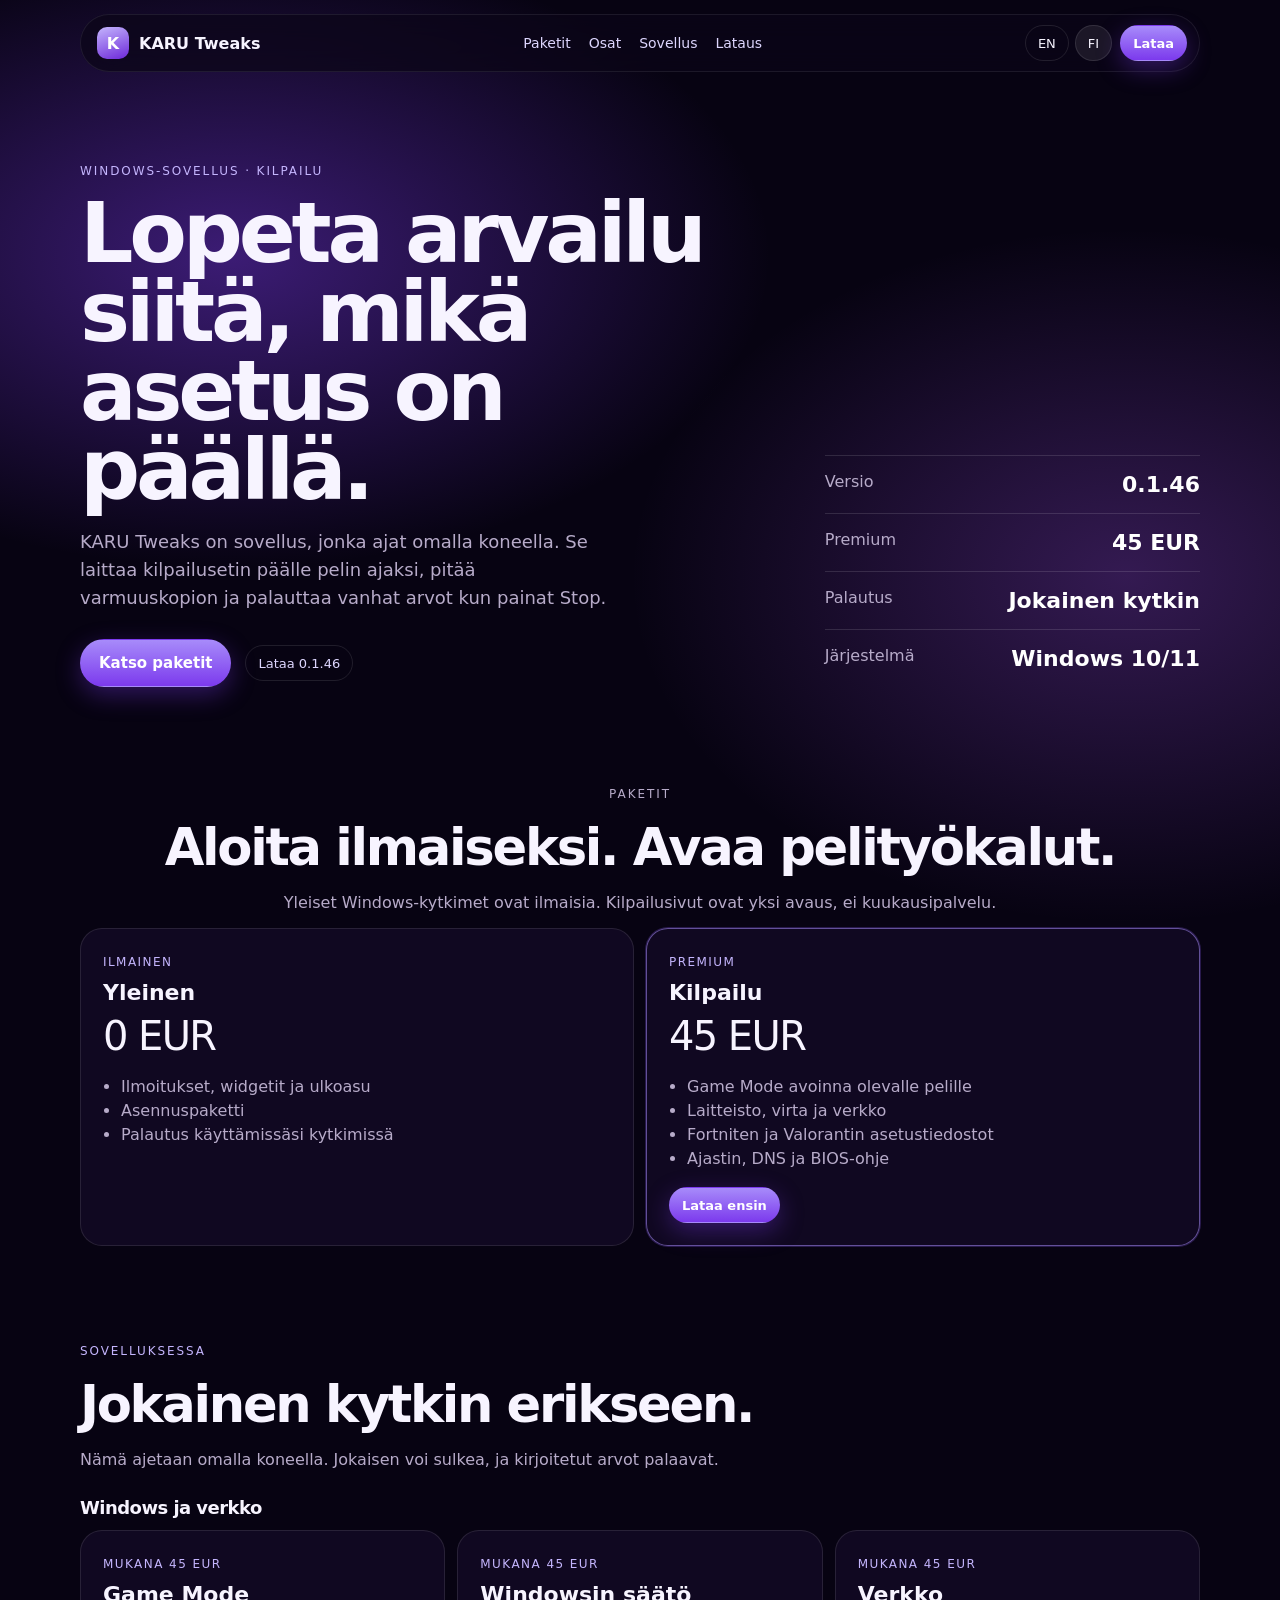
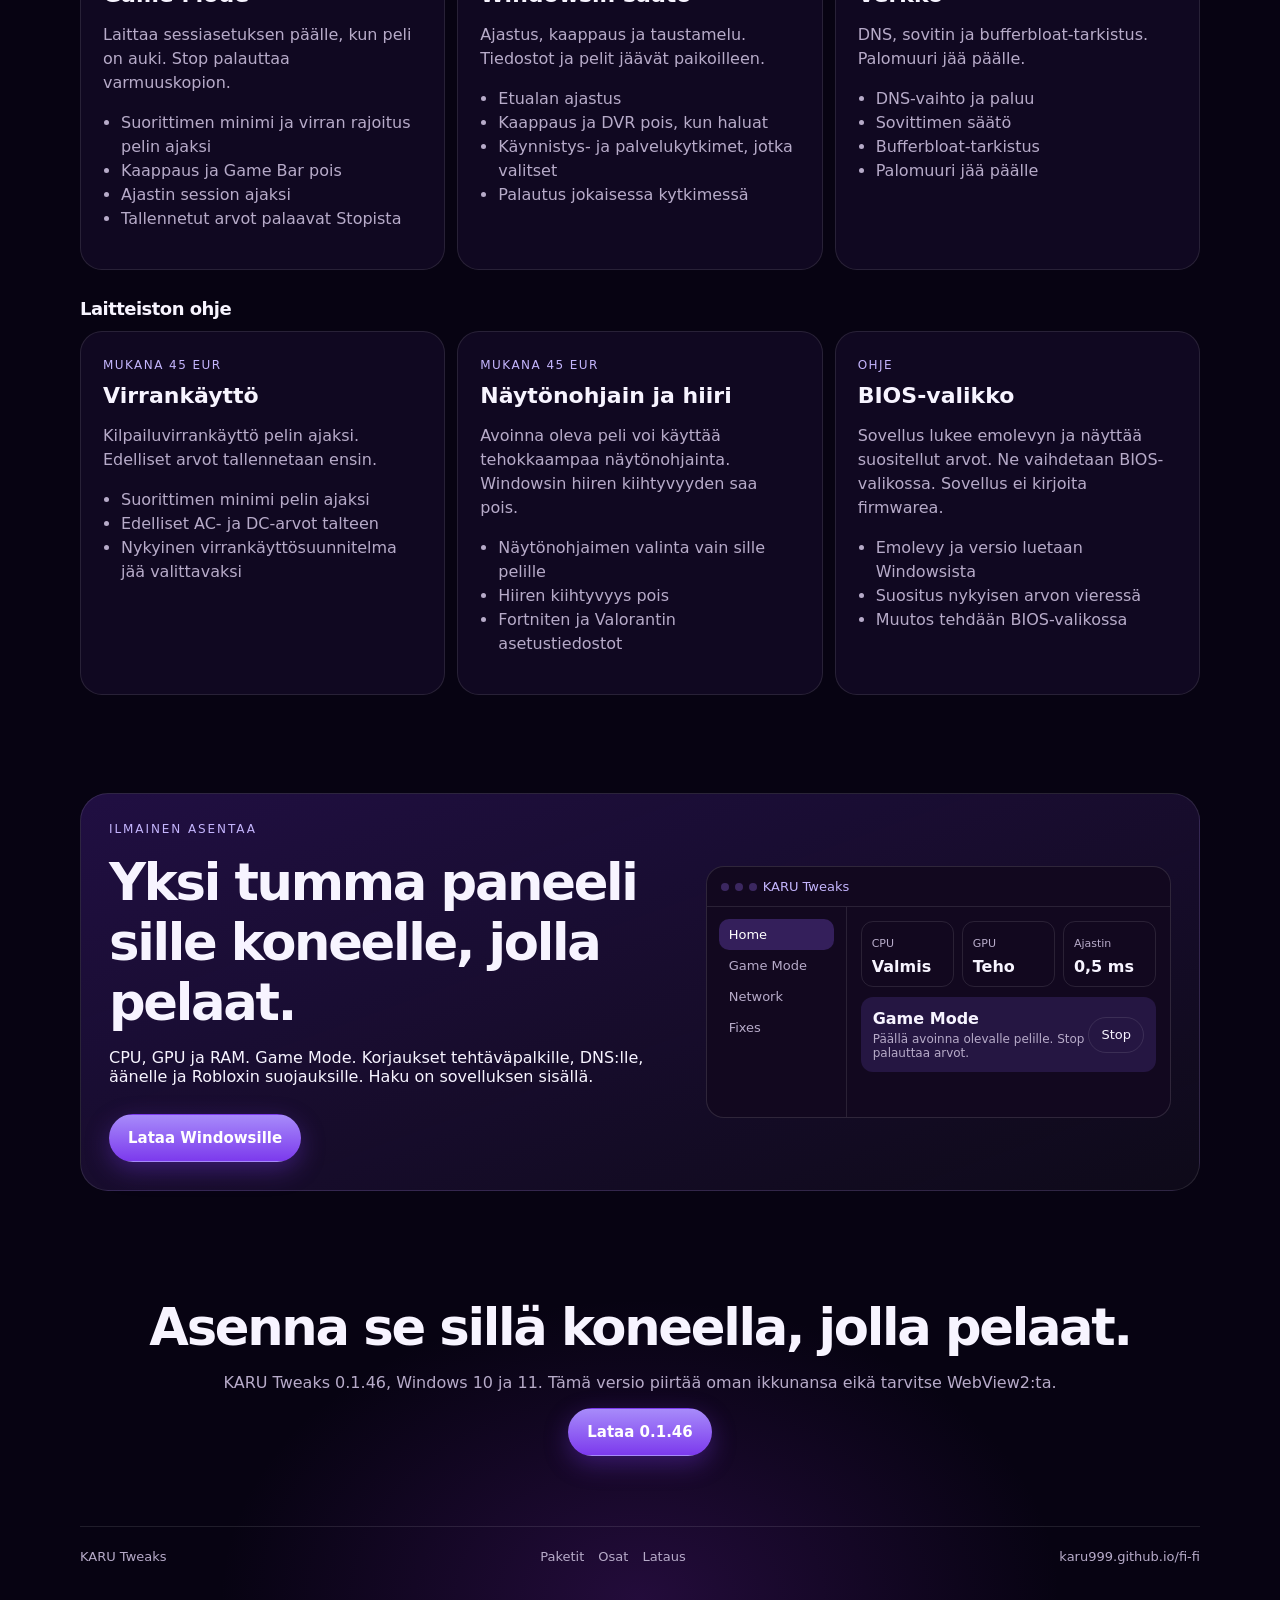
==== commit d83ff5f0: "Publish KARU Tweaks 0.1.46" ====
--- a/fi-fi/index.html
+++ b/fi-fi/index.html
@@ -39,11 +39,11 @@
         <p class="lead">KARU Tweaks on sovellus, jonka ajat omalla koneella. Se laittaa kilpailusetin päälle pelin ajaksi, pitää varmuuskopion ja palauttaa vanhat arvot kun painat Stop.</p>
         <div class="actions">
           <a class="btn primary lg" href="#packages">Katso paketit</a>
-          <a class="btn quiet" href="#download">Lataa 0.1.45</a>
+          <a class="btn quiet" href="#download">Lataa 0.1.46</a>
         </div>
       </div>
       <div class="stats">
-        <div class="stat"><span>Versio</span><b>0.1.45</b></div>
+        <div class="stat"><span>Versio</span><b>0.1.46</b></div>
         <div class="stat"><span>Premium</span><b>45 EUR</b></div>
         <div class="stat"><span>Palautus</span><b>Jokainen kytkin</b></div>
         <div class="stat"><span>Järjestelmä</span><b>Windows 10/11</b></div>
@@ -164,7 +164,7 @@
           <h2>Yksi tumma paneeli sille koneelle, jolla pelaat.</h2>
           <p>CPU, GPU ja RAM. Game Mode. Korjaukset tehtäväpalkille, DNS:lle, äänelle ja Robloxin suojauksille. Haku on sovelluksen sisällä.</p>
           <div class="actions">
-            <a class="btn primary lg" href="https://github.com/Karu999/karu-tweaks/releases/download/v0.1.45/KARU-Tweaks-Setup.exe">Lataa Windowsille</a>
+            <a class="btn primary lg" href="https://github.com/Karu999/karu-tweaks/releases/download/v0.1.46/KARU-Tweaks-Setup.exe">Lataa Windowsille</a>
           </div>
         </div>
         <div class="window">
@@ -187,8 +187,8 @@
     <section class="section" id="download">
       <div class="center">
         <h2>Asenna se sillä koneella, jolla pelaat.</h2>
-        <p>KARU Tweaks 0.1.45, Windows 10 ja 11.</p>
-        <a class="btn primary lg" href="https://github.com/Karu999/karu-tweaks/releases/download/v0.1.45/KARU-Tweaks-Setup.exe">Lataa 0.1.45</a>
+        <p>KARU Tweaks 0.1.46, Windows 10 ja 11. Tämä versio piirtää oman ikkunansa eikä tarvitse WebView2:ta.</p>
+        <a class="btn primary lg" href="https://github.com/Karu999/karu-tweaks/releases/download/v0.1.46/KARU-Tweaks-Setup.exe">Lataa 0.1.46</a>
       </div>
     </section>
 
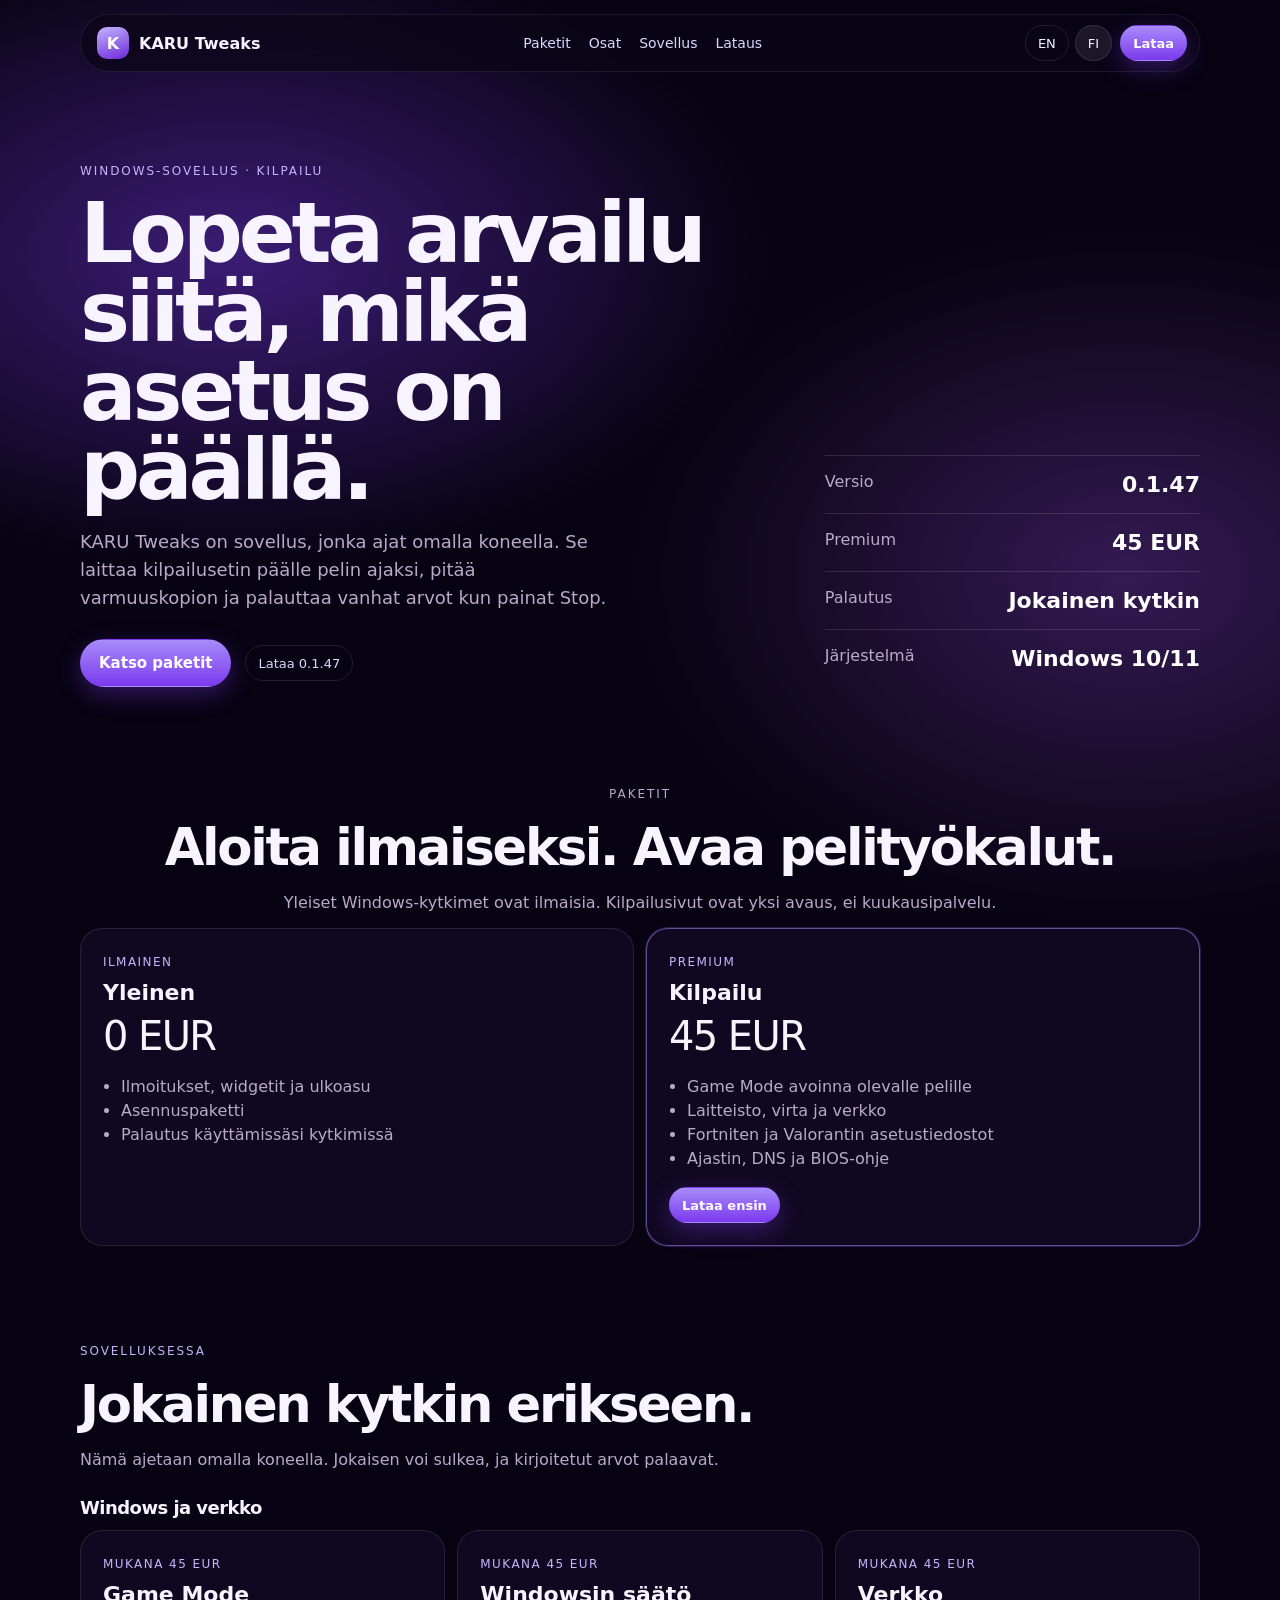
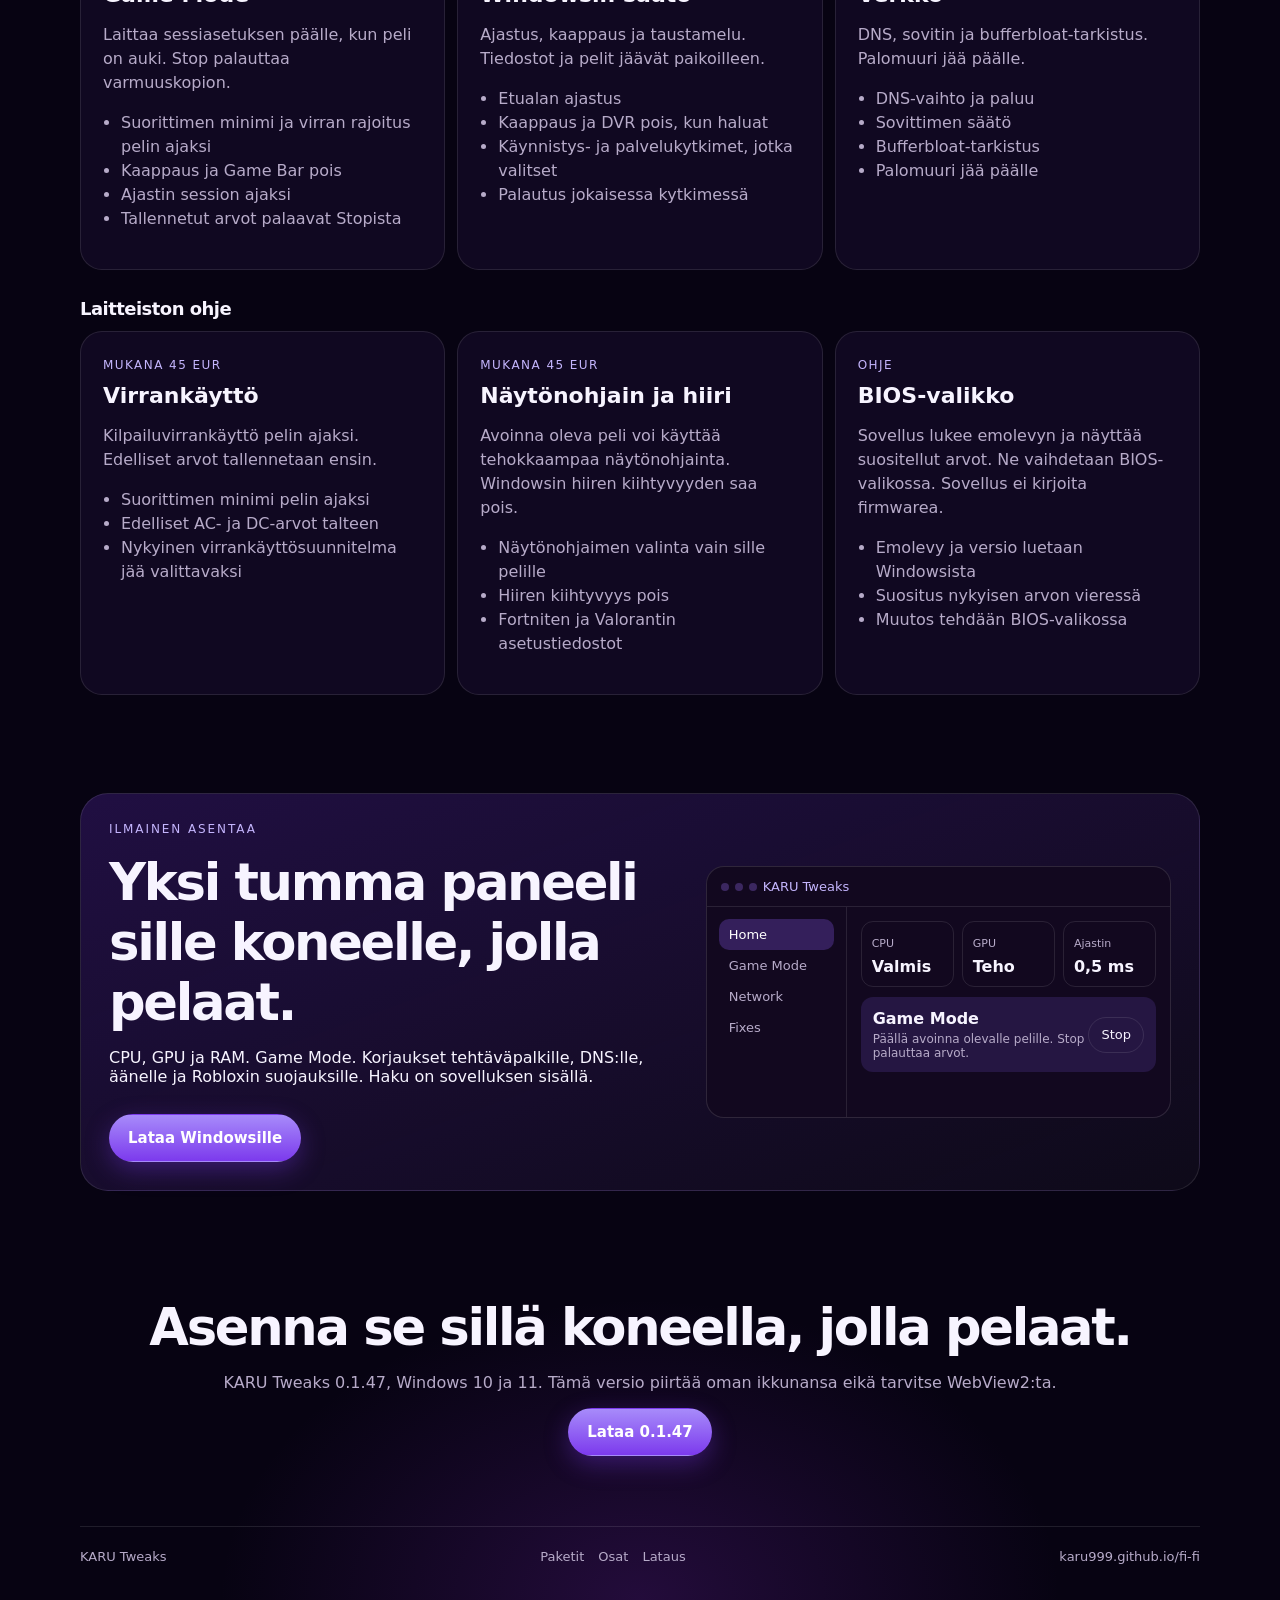
==== commit aa8e5e78: "Publish KARU Tweaks 0.1.47" ====
--- a/fi-fi/index.html
+++ b/fi-fi/index.html
@@ -39,11 +39,11 @@
         <p class="lead">KARU Tweaks on sovellus, jonka ajat omalla koneella. Se laittaa kilpailusetin päälle pelin ajaksi, pitää varmuuskopion ja palauttaa vanhat arvot kun painat Stop.</p>
         <div class="actions">
           <a class="btn primary lg" href="#packages">Katso paketit</a>
-          <a class="btn quiet" href="#download">Lataa 0.1.46</a>
+          <a class="btn quiet" href="#download">Lataa 0.1.47</a>
         </div>
       </div>
       <div class="stats">
-        <div class="stat"><span>Versio</span><b>0.1.46</b></div>
+        <div class="stat"><span>Versio</span><b>0.1.47</b></div>
         <div class="stat"><span>Premium</span><b>45 EUR</b></div>
         <div class="stat"><span>Palautus</span><b>Jokainen kytkin</b></div>
         <div class="stat"><span>Järjestelmä</span><b>Windows 10/11</b></div>
@@ -164,7 +164,7 @@
           <h2>Yksi tumma paneeli sille koneelle, jolla pelaat.</h2>
           <p>CPU, GPU ja RAM. Game Mode. Korjaukset tehtäväpalkille, DNS:lle, äänelle ja Robloxin suojauksille. Haku on sovelluksen sisällä.</p>
           <div class="actions">
-            <a class="btn primary lg" href="https://github.com/Karu999/karu-tweaks/releases/download/v0.1.46/KARU-Tweaks-Setup.exe">Lataa Windowsille</a>
+            <a class="btn primary lg" href="https://github.com/Karu999/karu-tweaks/releases/download/v0.1.47/KARU-Tweaks-Setup.exe">Lataa Windowsille</a>
           </div>
         </div>
         <div class="window">
@@ -187,8 +187,8 @@
     <section class="section" id="download">
       <div class="center">
         <h2>Asenna se sillä koneella, jolla pelaat.</h2>
-        <p>KARU Tweaks 0.1.46, Windows 10 ja 11. Tämä versio piirtää oman ikkunansa eikä tarvitse WebView2:ta.</p>
-        <a class="btn primary lg" href="https://github.com/Karu999/karu-tweaks/releases/download/v0.1.46/KARU-Tweaks-Setup.exe">Lataa 0.1.46</a>
+        <p>KARU Tweaks 0.1.47, Windows 10 ja 11. Tämä versio piirtää oman ikkunansa eikä tarvitse WebView2:ta.</p>
+        <a class="btn primary lg" href="https://github.com/Karu999/karu-tweaks/releases/download/v0.1.47/KARU-Tweaks-Setup.exe">Lataa 0.1.47</a>
       </div>
     </section>
 
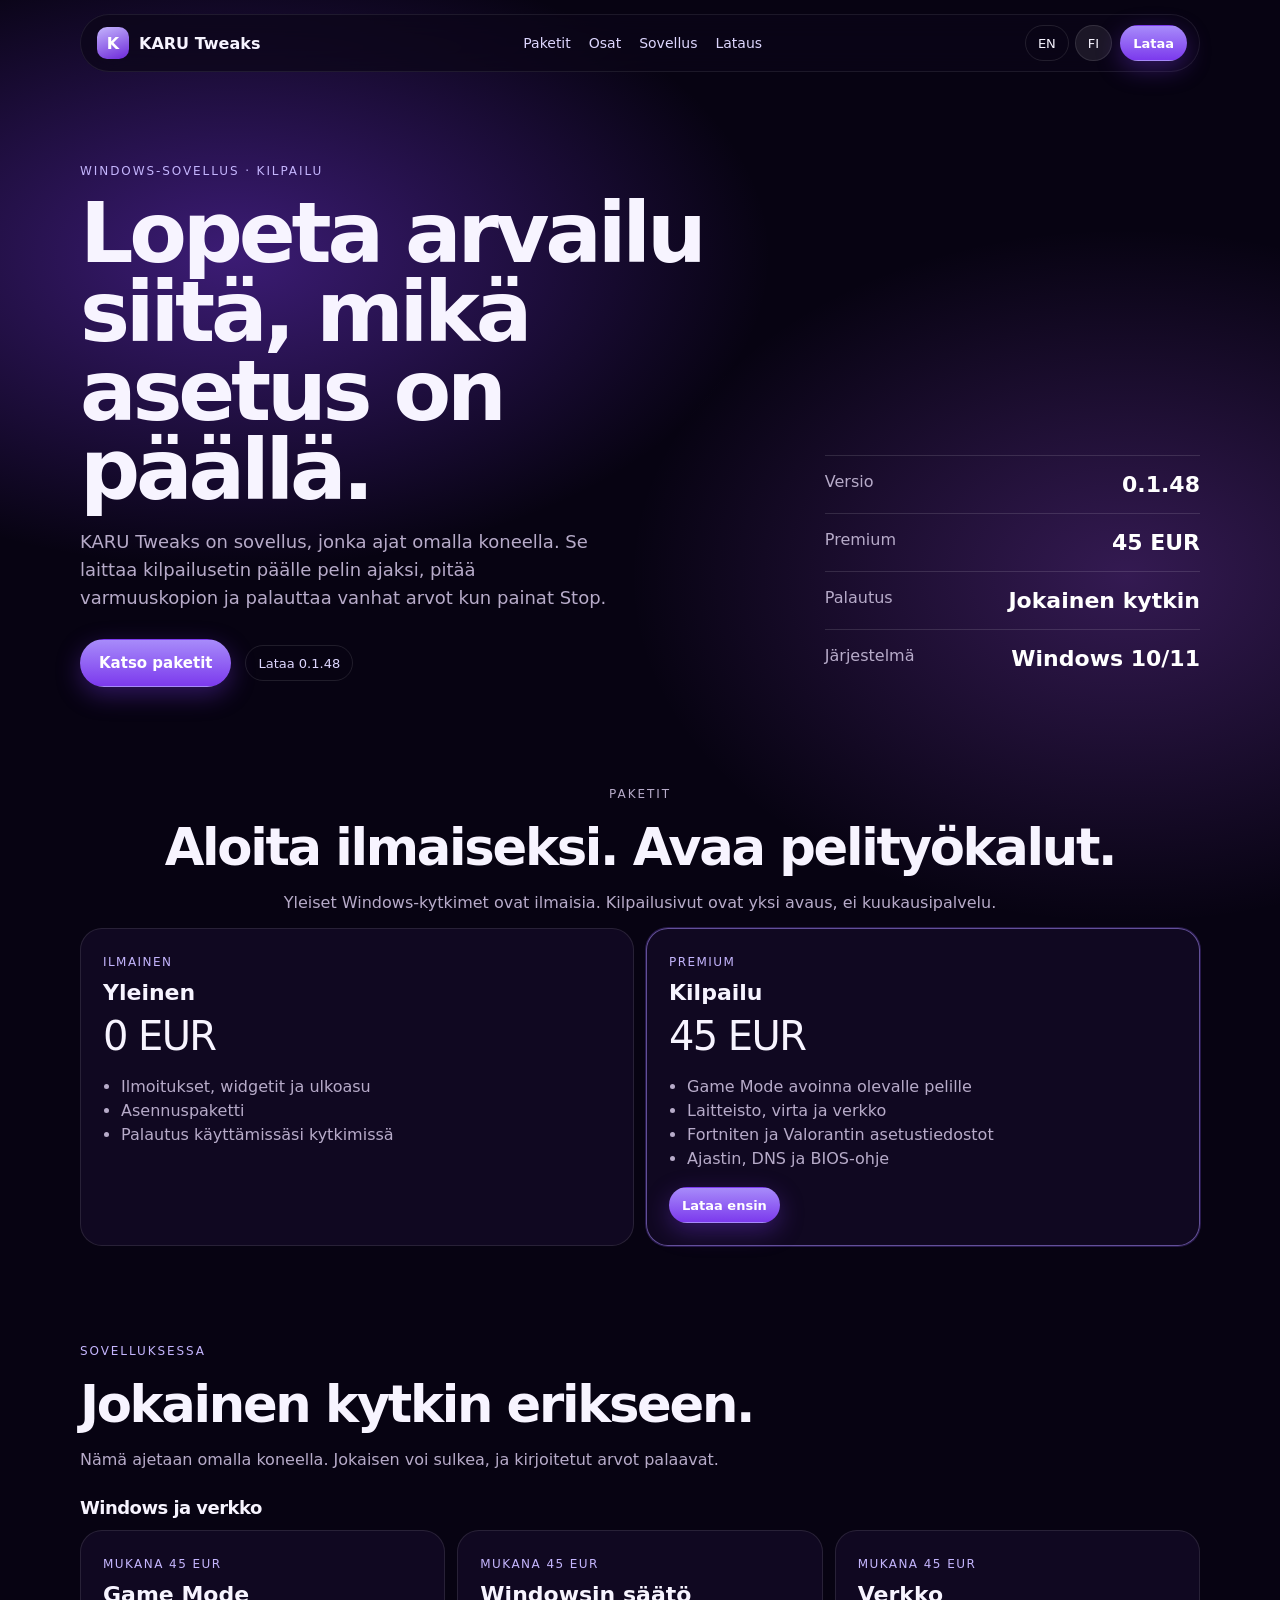
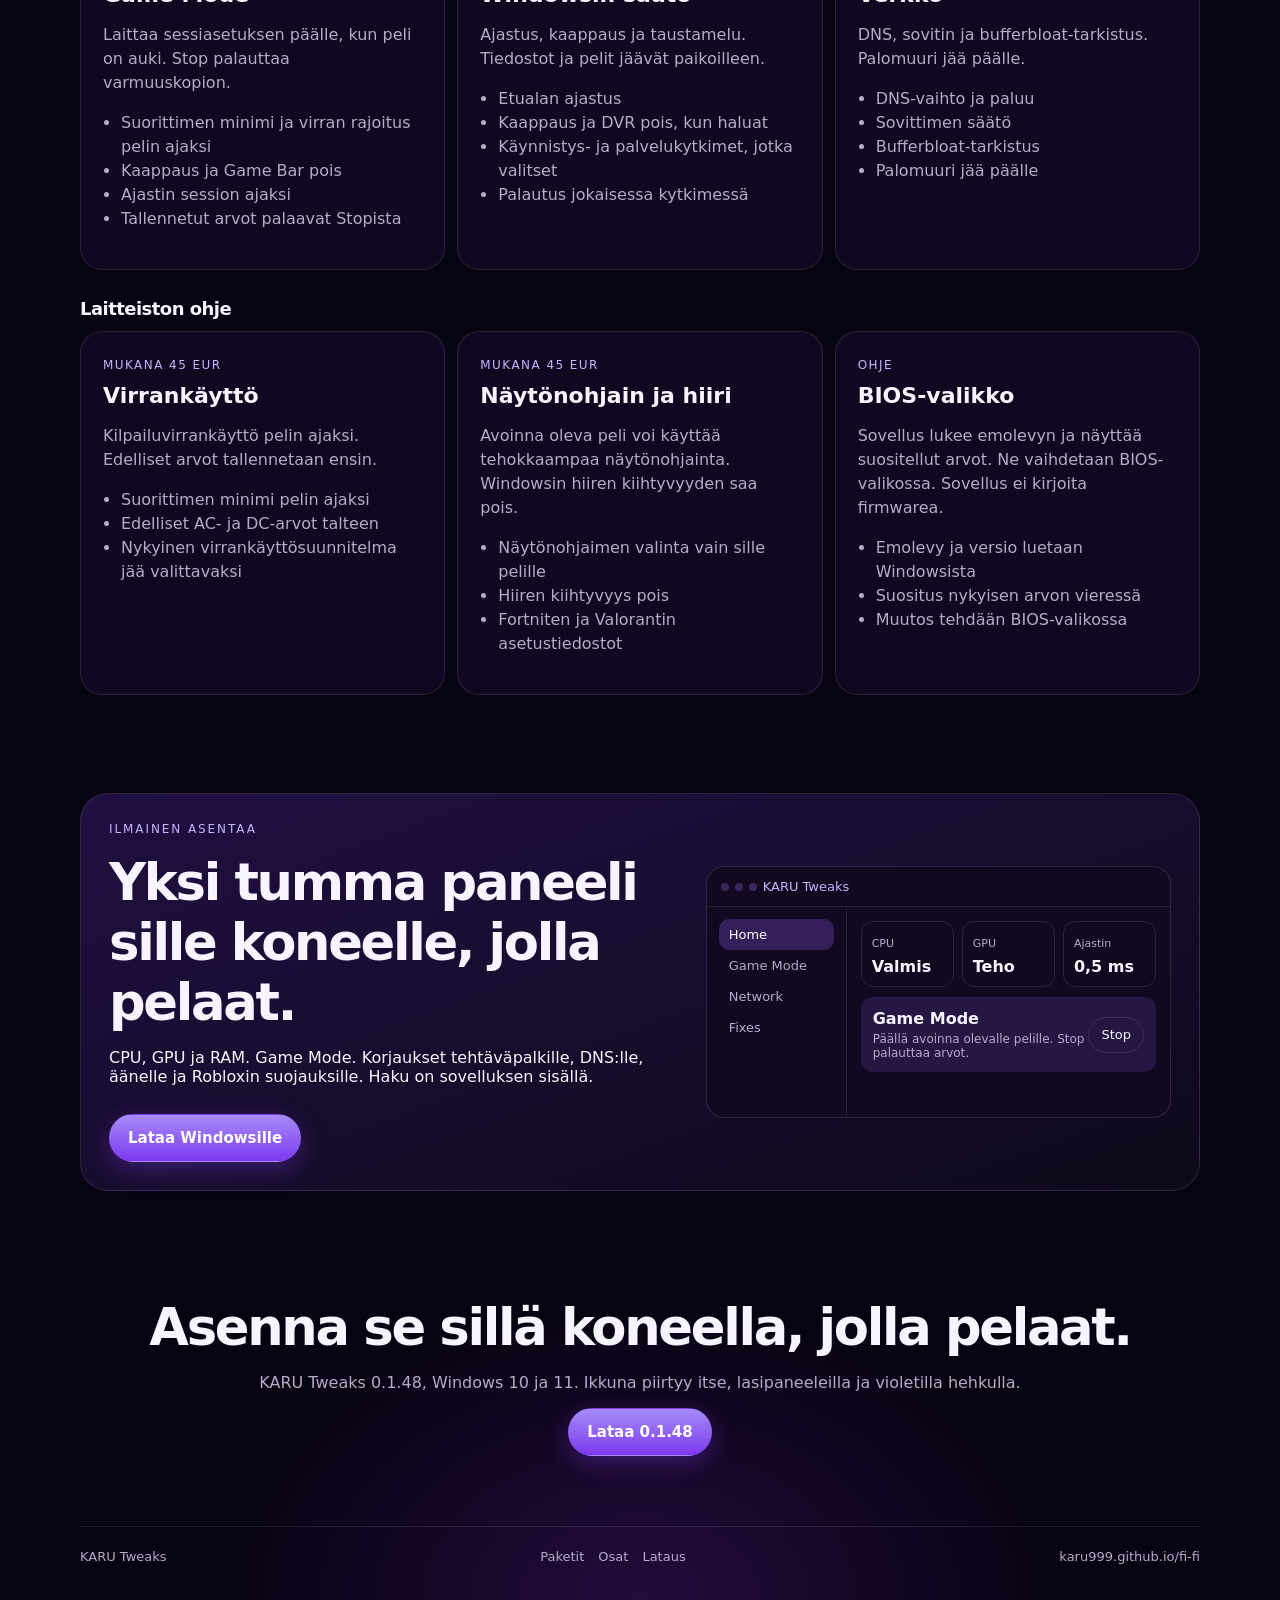
==== commit 92fa7346: "KARU Tweaks 0.1.48 lasi-ikkuna" ====
--- a/fi-fi/index.html
+++ b/fi-fi/index.html
@@ -39,11 +39,11 @@
         <p class="lead">KARU Tweaks on sovellus, jonka ajat omalla koneella. Se laittaa kilpailusetin päälle pelin ajaksi, pitää varmuuskopion ja palauttaa vanhat arvot kun painat Stop.</p>
         <div class="actions">
           <a class="btn primary lg" href="#packages">Katso paketit</a>
-          <a class="btn quiet" href="#download">Lataa 0.1.47</a>
+          <a class="btn quiet" href="#download">Lataa 0.1.48</a>
         </div>
       </div>
       <div class="stats">
-        <div class="stat"><span>Versio</span><b>0.1.47</b></div>
+        <div class="stat"><span>Versio</span><b>0.1.48</b></div>
         <div class="stat"><span>Premium</span><b>45 EUR</b></div>
         <div class="stat"><span>Palautus</span><b>Jokainen kytkin</b></div>
         <div class="stat"><span>Järjestelmä</span><b>Windows 10/11</b></div>
@@ -164,7 +164,7 @@
           <h2>Yksi tumma paneeli sille koneelle, jolla pelaat.</h2>
           <p>CPU, GPU ja RAM. Game Mode. Korjaukset tehtäväpalkille, DNS:lle, äänelle ja Robloxin suojauksille. Haku on sovelluksen sisällä.</p>
           <div class="actions">
-            <a class="btn primary lg" href="https://github.com/Karu999/karu-tweaks/releases/download/v0.1.47/KARU-Tweaks-Setup.exe">Lataa Windowsille</a>
+            <a class="btn primary lg" href="https://github.com/Karu999/karu-tweaks/releases/download/v0.1.48/KARU-Tweaks-Setup.exe">Lataa Windowsille</a>
           </div>
         </div>
         <div class="window">
@@ -187,8 +187,8 @@
     <section class="section" id="download">
       <div class="center">
         <h2>Asenna se sillä koneella, jolla pelaat.</h2>
-        <p>KARU Tweaks 0.1.47, Windows 10 ja 11. Tämä versio piirtää oman ikkunansa eikä tarvitse WebView2:ta.</p>
-        <a class="btn primary lg" href="https://github.com/Karu999/karu-tweaks/releases/download/v0.1.47/KARU-Tweaks-Setup.exe">Lataa 0.1.47</a>
+        <p>KARU Tweaks 0.1.48, Windows 10 ja 11. Ikkuna piirtyy itse, lasipaneeleilla ja violetilla hehkulla.</p>
+        <a class="btn primary lg" href="https://github.com/Karu999/karu-tweaks/releases/download/v0.1.48/KARU-Tweaks-Setup.exe">Lataa 0.1.48</a>
       </div>
     </section>
 
